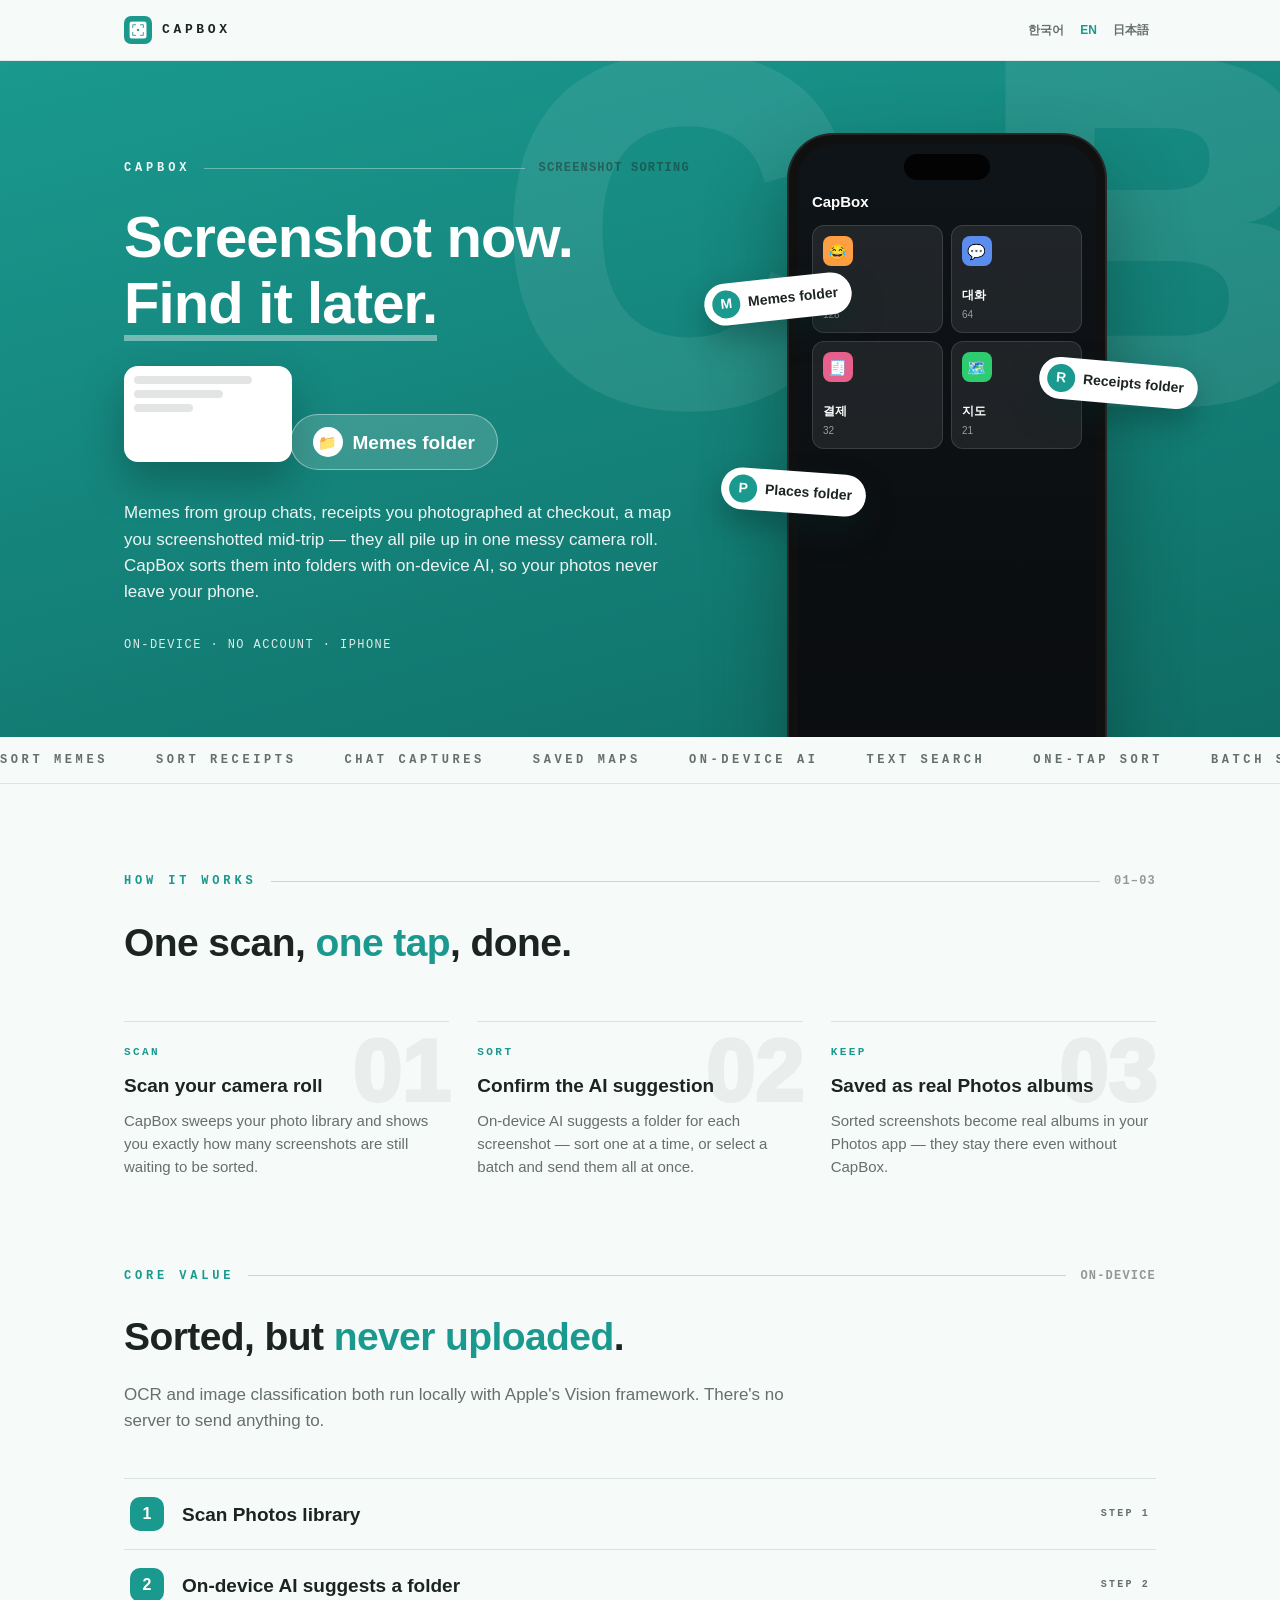
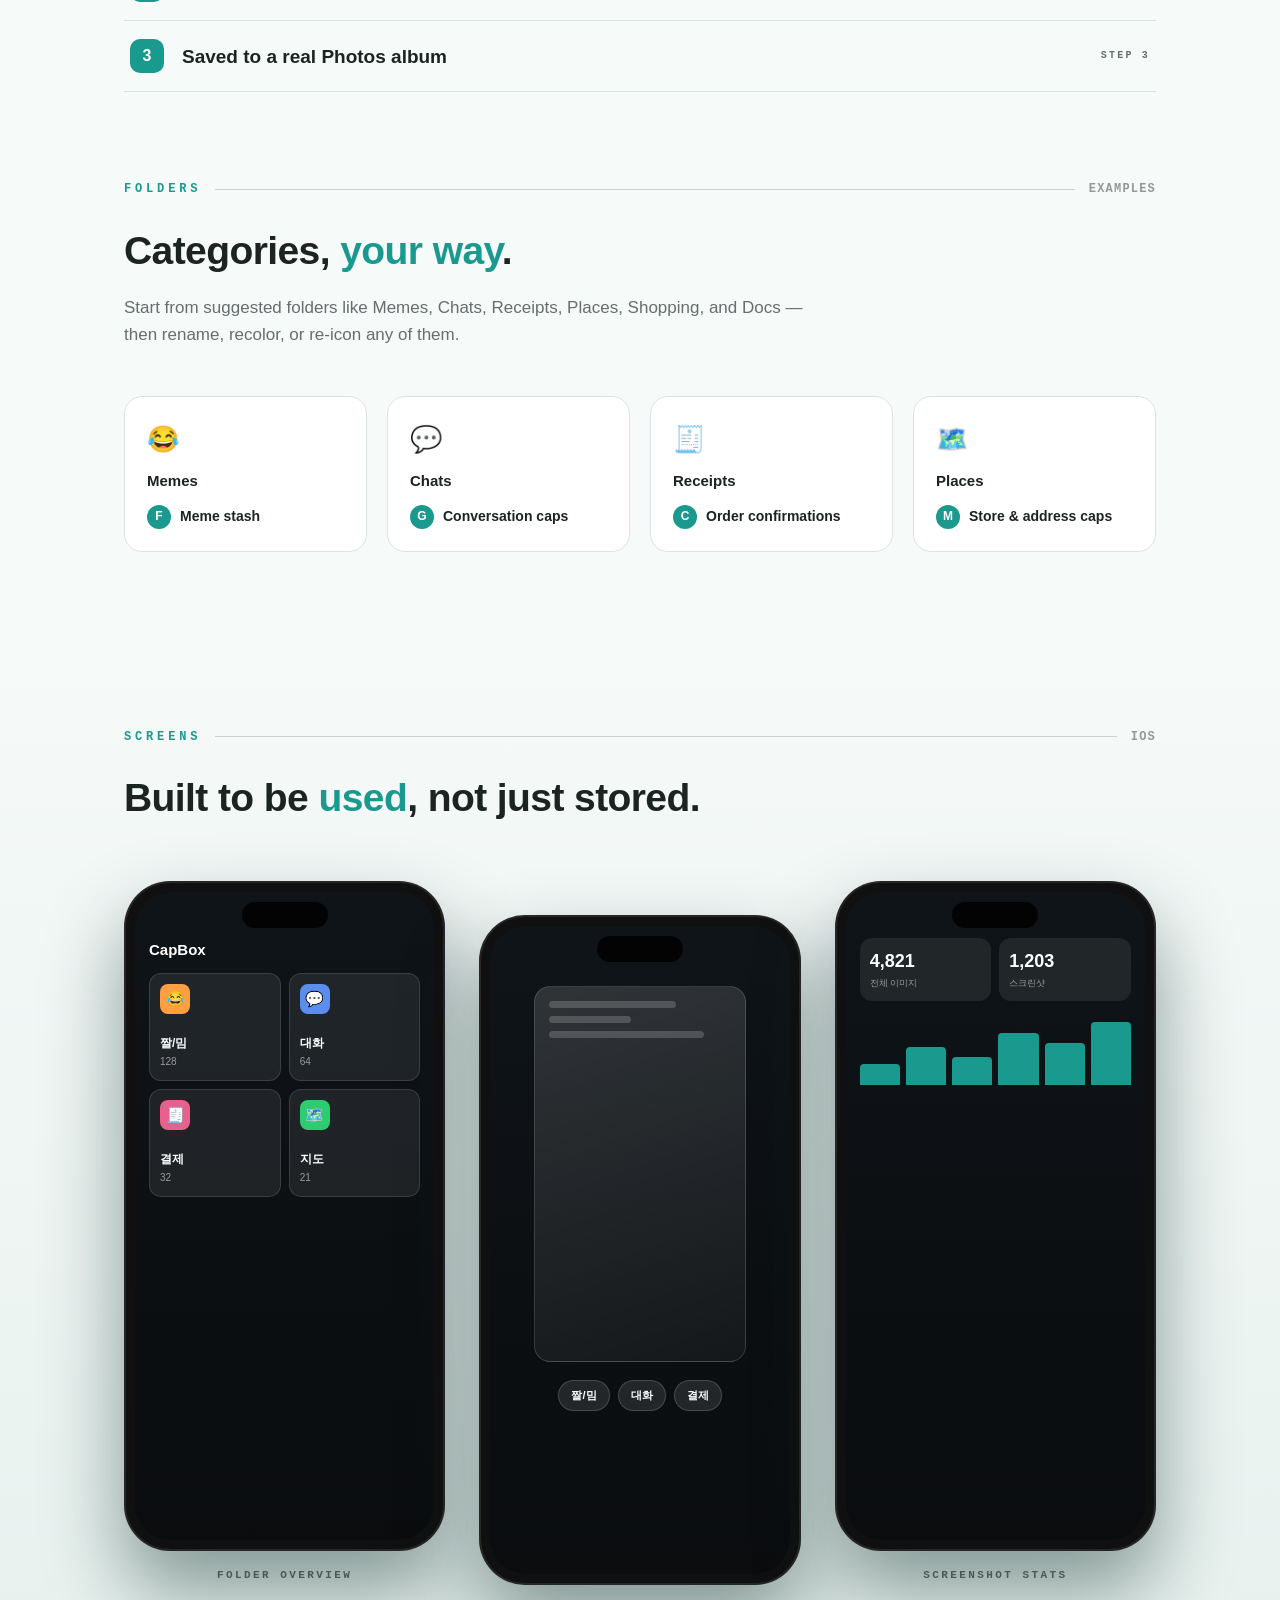
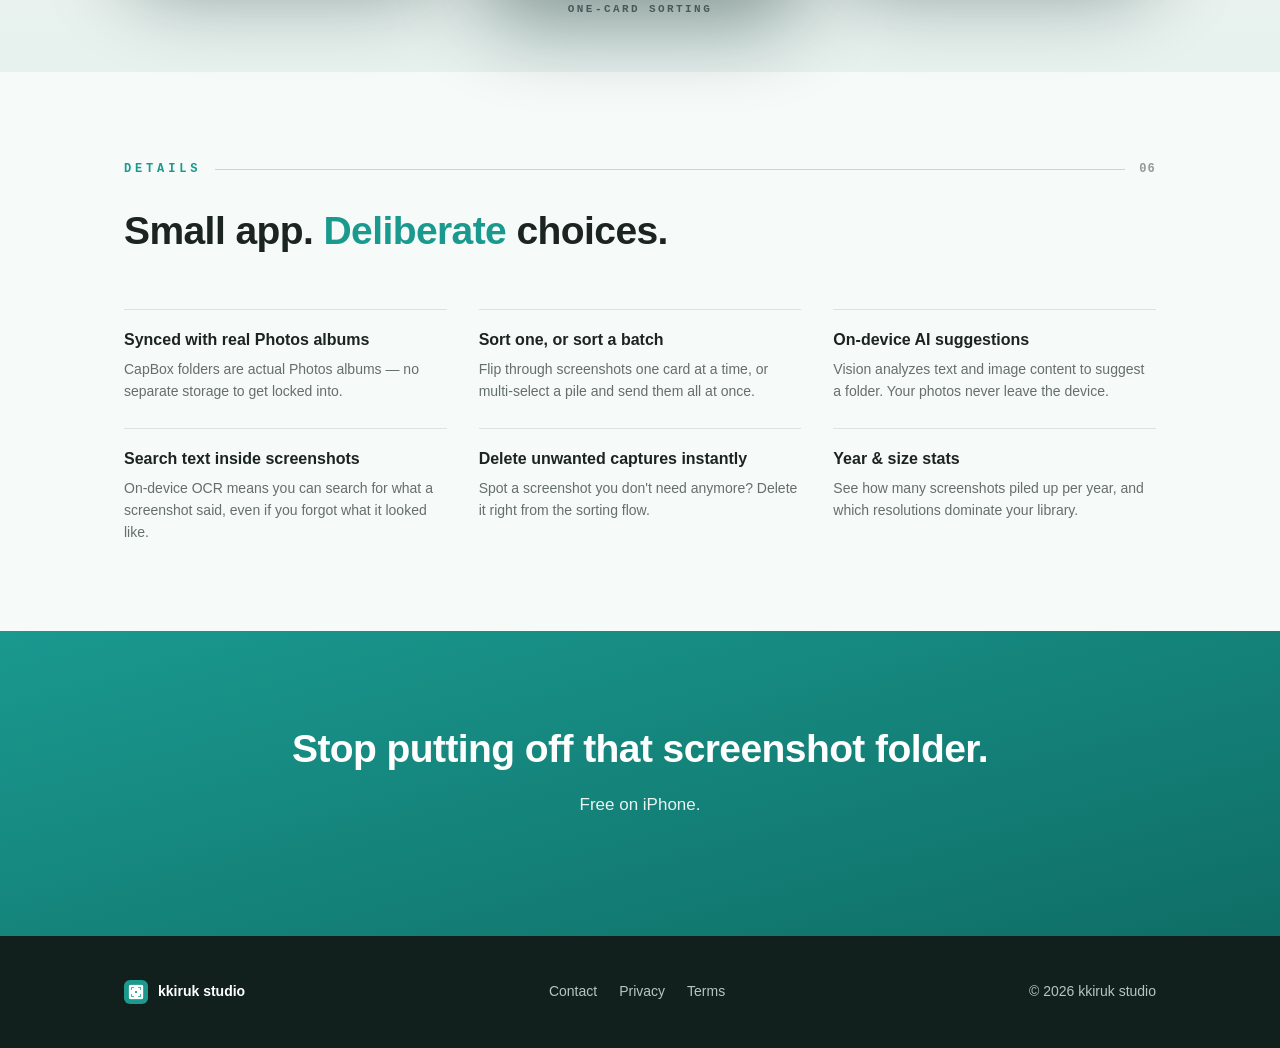
==== index.html @ 4f0d3179 "Add CapBox landing page (ko/en/ja)" ====
<!doctype html>
<html lang="en">
<head>
<meta charset="utf-8">
<meta name="viewport" content="width=device-width, initial-scale=1">
<title>CapBox — Sort screenshots automatically</title>
<meta name="description" content="Meme stashes, receipt photos, saved maps — CapBox sorts the screenshots piling up in your camera roll with on-device AI. Your photos never leave your phone.">
<meta property="og:title" content="CapBox — Sort screenshots automatically">
<meta property="og:description" content="Screenshot now. Find it later.">
<meta property="og:image" content="https://kkiruk-studio.github.io/capbox/assets/icon-512.png">
<meta property="og:type" content="website">
<link rel="canonical" href="https://kkiruk-studio.github.io/capbox/">
<link rel="alternate" hreflang="x-default" href="https://kkiruk-studio.github.io/capbox/">
<link rel="alternate" hreflang="ko" href="https://kkiruk-studio.github.io/capbox/ko/">
<link rel="alternate" hreflang="en" href="https://kkiruk-studio.github.io/capbox/">
<link rel="alternate" hreflang="ja" href="https://kkiruk-studio.github.io/capbox/ja/">
<link rel="icon" type="image/png" href="assets/icon-180.png">
<link rel="apple-touch-icon" href="assets/icon-180.png">
<link rel="stylesheet" href="assets/style.css">

</head>
<body>

<nav>
  <div class="wrap">
    <a class="wordmark" href="./"><img src="assets/icon-180.png" alt=""><span>CAPBOX</span></a>
    <div class="lang"><a href="ko/">한국어</a><a href="./" class="cur">EN</a><a href="ja/">日本語</a></div>
  </div>
</nav>

<header class="hero">
  <div class="ghost">C·B</div>
  <div class="wrap">
    <div>
      <div class="kicker"><span>CAPBOX</span><span class="rule"></span><span class="num">SCREENSHOT SORTING</span></div>
      <h1>Screenshot now.<br><em>Find it later.</em></h1>
      <div class="demo">
        <div class="shot"><div class="bar w80"></div><div class="bar w60"></div><div class="bar w40"></div></div>
        <div class="folder"><span class="g">📁</span><span class="label">Memes folder</span></div>
      </div>
      <p class="sub">Memes from group chats, receipts you photographed at checkout, a map you screenshotted mid-trip — they all pile up in one messy camera roll. CapBox sorts them into folders with on-device AI, so your photos never leave your phone.</p>
      <div class="cta">
        <a class="store-badge" id="storeLink" href="#" aria-label="Download on the App Store"><svg viewBox="0 0 384 512" aria-hidden="true"><path d="M318.7 268.7c-.2-36.7 16.4-64.4 50-84.8-18.8-26.9-47.2-41.7-84.7-44.6-35.5-2.8-74.3 20.7-88.5 20.7-15 0-49.4-19.7-76.4-19.7C63.3 141.2 4 184.8 4 273.5q0 39.3 14.4 81.2c12.8 36.7 59 126.7 107.2 125.2 25.2-.6 43-17.9 75.8-17.9 31.8 0 48.3 17.9 76.4 17.9 48.6-.7 90.4-82.5 102.6-119.3-65.2-30.7-61.7-90-61.7-91.9zm-56.6-164.2c27.3-32.4 24.8-61.9 24-72.5-24.1 1.4-52 16.4-67.9 34.9-17.5 19.8-27.8 44.3-25.6 71.9 26.1 2 49.9-11.4 69.5-34.3z"/></svg><span class="txt"><small>Download on the</small><strong>App Store</strong></span></a>
        <span class="note">ON-DEVICE · NO ACCOUNT · IPHONE</span>
      </div>
    </div>
    <div class="phone-col">
      <div class="chip c1"><span class="g">M</span>Memes folder</div><div class="chip c2"><span class="g">R</span>Receipts folder</div><div class="chip c3"><span class="g">P</span>Places folder</div>
      <div class="phone mock"><div class="mock-screen"><div class="mtitle">CapBox</div><div class="mgrid">
      <div class="mfolder"><div class="micon" style="background:#ff9f43">😂</div><div class="mname">짤/밈</div><div class="mcount">128</div></div>
      <div class="mfolder"><div class="micon" style="background:#5b8def">💬</div><div class="mname">대화</div><div class="mcount">64</div></div>
      <div class="mfolder"><div class="micon" style="background:#e8618c">🧾</div><div class="mname">결제</div><div class="mcount">32</div></div>
      <div class="mfolder"><div class="micon" style="background:#2ecc71">🗺️</div><div class="mname">지도</div><div class="mcount">21</div></div>
      </div></div><div class="island"></div></div>
    </div>
  </div>
</header>

<div class="marquee" aria-hidden="true"><div class="track"><span>SORT MEMES</span><span>SORT RECEIPTS</span><span>CHAT CAPTURES</span><span>SAVED MAPS</span><span>ON-DEVICE AI</span><span>TEXT SEARCH</span><span>ONE-TAP SORT</span><span>BATCH SORT</span><span>SORT MEMES</span><span>SORT RECEIPTS</span><span>CHAT CAPTURES</span><span>SAVED MAPS</span><span>ON-DEVICE AI</span><span>TEXT SEARCH</span><span>ONE-TAP SORT</span><span>BATCH SORT</span></div></div>

<section>
  <div class="wrap">
    <div class="kicker"><span>HOW IT WORKS</span><span class="rule"></span><span class="num">01–03</span></div>
    <h2>One scan, <em>one tap</em>, done.</h2>
    <div class="steps"><div class="step"><span class="n">01</span><span class="tag">SCAN</span><h3>Scan your camera roll</h3><p>CapBox sweeps your photo library and shows you exactly how many screenshots are still waiting to be sorted.</p></div><div class="step"><span class="n">02</span><span class="tag">SORT</span><h3>Confirm the AI suggestion</h3><p>On-device AI suggests a folder for each screenshot — sort one at a time, or select a batch and send them all at once.</p></div><div class="step"><span class="n">03</span><span class="tag">KEEP</span><h3>Saved as real Photos albums</h3><p>Sorted screenshots become real albums in your Photos app — they stay there even without CapBox.</p></div></div>
  </div>
</section>

<section style="padding-top:0">
  <div class="wrap">
    <div class="kicker"><span>CORE VALUE</span><span class="rule"></span><span class="num">ON-DEVICE</span></div>
    <h2>Sorted, but <em>never uploaded</em>.</h2>
    <p class="lede">OCR and image classification both run locally with Apple's Vision framework. There's no server to send anything to.</p>
    <div class="convert-table"><div class="convert-row"><span class="g">1</span><span class="label">Scan Photos library</span><span class="cat">STEP 1</span></div><div class="convert-row"><span class="g">2</span><span class="label">On-device AI suggests a folder</span><span class="cat">STEP 2</span></div><div class="convert-row"><span class="g">3</span><span class="label">Saved to a real Photos album</span><span class="cat">STEP 3</span></div></div>
  </div>
</section>

<section style="padding-top:0">
  <div class="wrap">
    <div class="kicker"><span>FOLDERS</span><span class="rule"></span><span class="num">EXAMPLES</span></div>
    <h2>Categories, <em>your way</em>.</h2>
    <p class="lede">Start from suggested folders like Memes, Chats, Receipts, Places, Shopping, and Docs — then rename, recolor, or re-icon any of them.</p>
    <div class="providers"><div class="prov"><span class="flag">😂</span><h3>Memes</h3><ul><li><span class="g">F</span>Meme stash</li></ul></div><div class="prov"><span class="flag">💬</span><h3>Chats</h3><ul><li><span class="g">G</span>Conversation caps</li></ul></div><div class="prov"><span class="flag">🧾</span><h3>Receipts</h3><ul><li><span class="g">C</span>Order confirmations</li></ul></div><div class="prov"><span class="flag">🗺️</span><h3>Places</h3><ul><li><span class="g">M</span>Store & address caps</li></ul></div></div>
  </div>
</section>

<section class="shots">
  <div class="wrap">
    <div class="kicker"><span>SCREENS</span><span class="rule"></span><span class="num">IOS</span></div>
    <h2>Built to be <em>used</em>, not just stored.</h2>
    <div class="row"><figure><div class="phone mock"><div class="mock-screen"><div class="mtitle">CapBox</div><div class="mgrid">
      <div class="mfolder"><div class="micon" style="background:#ff9f43">😂</div><div class="mname">짤/밈</div><div class="mcount">128</div></div>
      <div class="mfolder"><div class="micon" style="background:#5b8def">💬</div><div class="mname">대화</div><div class="mcount">64</div></div>
      <div class="mfolder"><div class="micon" style="background:#e8618c">🧾</div><div class="mname">결제</div><div class="mcount">32</div></div>
      <div class="mfolder"><div class="micon" style="background:#2ecc71">🗺️</div><div class="mname">지도</div><div class="mcount">21</div></div>
      </div></div><div class="island"></div></div><figcaption>FOLDER OVERVIEW</figcaption></figure><figure><div class="phone mock"><div class="mock-screen sort"><div class="shotcard">
      <div class="sbar" style="width:70%"></div><div class="sbar" style="width:45%"></div><div class="sbar" style="width:85%"></div>
      </div><div class="chiprow"><span class="mchip">짤/밈</span><span class="mchip">대화</span><span class="mchip">결제</span></div></div><div class="island"></div></div><figcaption>ONE-CARD SORTING</figcaption></figure><figure><div class="phone mock"><div class="mock-screen stats"><div class="mstatrow">
      <div class="mstat"><div class="mv">4,821</div><div class="ml">전체 이미지</div></div>
      <div class="mstat"><div class="mv">1,203</div><div class="ml">스크린샷</div></div>
      </div><div class="mbars">
      <div class="mbar" style="height:30%"></div><div class="mbar" style="height:55%"></div><div class="mbar" style="height:40%"></div>
      <div class="mbar" style="height:75%"></div><div class="mbar" style="height:60%"></div><div class="mbar" style="height:90%"></div>
      </div></div><div class="island"></div></div><figcaption>SCREENSHOT STATS</figcaption></figure></div>
  </div>
</section>

<section>
  <div class="wrap">
    <div class="kicker"><span>DETAILS</span><span class="rule"></span><span class="num">06</span></div>
    <h2>Small app. <em>Deliberate</em> choices.</h2>
    <div class="grid6"><div class="feat"><h3>Synced with real Photos albums</h3><p>CapBox folders are actual Photos albums — no separate storage to get locked into.</p></div><div class="feat"><h3>Sort one, or sort a batch</h3><p>Flip through screenshots one card at a time, or multi-select a pile and send them all at once.</p></div><div class="feat"><h3>On-device AI suggestions</h3><p>Vision analyzes text and image content to suggest a folder. Your photos never leave the device.</p></div><div class="feat"><h3>Search text inside screenshots</h3><p>On-device OCR means you can search for what a screenshot said, even if you forgot what it looked like.</p></div><div class="feat"><h3>Delete unwanted captures instantly</h3><p>Spot a screenshot you don't need anymore? Delete it right from the sorting flow.</p></div><div class="feat"><h3>Year & size stats</h3><p>See how many screenshots piled up per year, and which resolutions dominate your library.</p></div></div>
  </div>
</section>

<section class="final">
  <div class="wrap">
    <h2>Stop putting off that screenshot folder.</h2>
    <p class="lede">Free on iPhone.</p>
    <div class="cta"><a class="store-badge" id="storeLink2" href="#" aria-label="Download on the App Store"><svg viewBox="0 0 384 512" aria-hidden="true"><path d="M318.7 268.7c-.2-36.7 16.4-64.4 50-84.8-18.8-26.9-47.2-41.7-84.7-44.6-35.5-2.8-74.3 20.7-88.5 20.7-15 0-49.4-19.7-76.4-19.7C63.3 141.2 4 184.8 4 273.5q0 39.3 14.4 81.2c12.8 36.7 59 126.7 107.2 125.2 25.2-.6 43-17.9 75.8-17.9 31.8 0 48.3 17.9 76.4 17.9 48.6-.7 90.4-82.5 102.6-119.3-65.2-30.7-61.7-90-61.7-91.9zm-56.6-164.2c27.3-32.4 24.8-61.9 24-72.5-24.1 1.4-52 16.4-67.9 34.9-17.5 19.8-27.8 44.3-25.6 71.9 26.1 2 49.9-11.4 69.5-34.3z"/></svg><span class="txt"><small>Download on the</small><strong>App Store</strong></span></a></div>
  </div>
</section>

<footer>
  <div class="wrap">
    <div class="brand"><img src="assets/icon-180.png" alt=""><strong>kkiruk studio</strong></div>
    <div class="links">
      <a href="mailto:kkirukstudio.help@gmail.com">Contact</a>
      <a href="https://kkiruk-studio.github.io/privacy-policy-app/">Privacy</a>
      <a href="https://kkiruk-studio.github.io/terms-of-service-app/">Terms</a>
    </div>
    <div>© 2026 kkiruk studio</div>
  </div>
</footer>

<script>
  // After App Store approval, set the real URL here (e.g. https://apps.apple.com/app/id1234567890)
  const APP_STORE_URL = "";
  if (APP_STORE_URL) {
    document.getElementById("storeLink").href = APP_STORE_URL;
    document.getElementById("storeLink2").href = APP_STORE_URL;
  } else {
    document.getElementById("storeLink").style.display = "none";
    document.getElementById("storeLink2").style.display = "none";
  }
</script>
</body>
</html>
---- assets/style.css ----
:root {
  --accent: #1a998f;
  --accent-deep: #0f6e66;
  --ink: #1c2422;
  --ink2: #656f6d;
  --cream-top: #f6faf9;
  --cream-bottom: #e7f1ee;
  --rule: #dbe4e1;
  --mono: ui-monospace, "SF Mono", SFMono-Regular, Menlo, Consolas, monospace;
}
@media (prefers-color-scheme: dark) {
  :root { --accent: #2bb5ab; --accent-deep: #12766d; }
}
* { box-sizing: border-box; margin: 0; }
html { scroll-behavior: smooth; }
body {
  font-family: -apple-system, BlinkMacSystemFont, "SF Pro Display", "Apple SD Gothic Neo", "Segoe UI", Roboto, sans-serif;
  color: var(--ink);
  background: var(--cream-top);
  line-height: 1.55;
  -webkit-font-smoothing: antialiased;
}
a { color: inherit; }
img { display: block; max-width: 100%; }
.wrap { max-width: 1080px; margin: 0 auto; padding: 0 24px; }

.kicker {
  display: flex; align-items: center; gap: 14px;
  font-family: var(--mono); font-size: 12px; font-weight: 700;
  letter-spacing: 0.32em; text-transform: uppercase; color: var(--accent);
}
.kicker .rule { flex: 1; height: 1px; background: rgba(28,36,34,.18); }
.kicker .num { color: rgba(28,36,34,.45); letter-spacing: .1em; }

/* ---------- nav ---------- */
nav {
  position: sticky; top: 0; z-index: 50;
  background: rgba(246,250,249,.82); backdrop-filter: blur(14px); -webkit-backdrop-filter: blur(14px);
  border-bottom: 1px solid rgba(28,36,34,.08);
}
nav .wrap { display: flex; align-items: center; justify-content: space-between; height: 60px; gap: 12px; }
.wordmark { display: flex; align-items: center; gap: 10px; text-decoration: none; flex: none; }
.wordmark img { width: 28px; height: 28px; border-radius: 7px; }
.wordmark span { font-family: var(--mono); font-size: 13px; font-weight: 800; letter-spacing: .28em; }
.lang { display: flex; align-items: center; gap: 2px; flex-wrap: wrap; justify-content: flex-end; }
.lang a {
  font-size: 12px; font-weight: 700; text-decoration: none;
  padding: 4px 7px; border-radius: 7px; color: var(--ink2);
}
.lang a:hover { color: var(--ink); }
.lang a.cur { color: var(--accent); pointer-events: none; }

/* ---------- hero ---------- */
.hero {
  position: relative; overflow: hidden; color: #fff;
  background: linear-gradient(165deg, var(--accent) 0%, var(--accent-deep) 100%);
}
.hero .ghost {
  position: absolute; right: -40px; top: -60px; z-index: 0;
  font-weight: 950; font-size: clamp(220px, 38vw, 480px); line-height: 1;
  color: rgba(255,255,255,.08); pointer-events: none; user-select: none;
}
.hero .wrap {
  position: relative; z-index: 1;
  display: grid; grid-template-columns: 1.15fr .85fr; gap: 48px; align-items: center;
  padding-top: 72px; padding-bottom: 0;
}
.hero .kicker { color: rgba(255,255,255,.92); }
.hero .kicker .rule { background: rgba(255,255,255,.35); }
.hero h1 {
  margin: 26px 0 0; font-size: clamp(34px, 5vw, 58px); line-height: 1.14;
  font-weight: 900; letter-spacing: -0.015em; word-break: keep-all;
}
.hero h1 em { font-style: normal; border-bottom: 6px solid rgba(255,255,255,.4); }
.demo {
  margin-top: 30px; position: relative; height: 108px; max-width: 380px;
}
.demo .shot {
  position: absolute; left: 0; top: 0; width: 168px; height: 96px;
  background: #fff; border-radius: 14px; box-shadow: 0 20px 40px rgba(6,40,36,.35);
  padding: 10px; display: flex; flex-direction: column; gap: 6px;
  animation: flyIn 3s ease-in-out infinite;
}
.demo .shot .bar { height: 8px; border-radius: 4px; background: rgba(28,36,34,.12); }
.demo .shot .bar.w60 { width: 60%; }
.demo .shot .bar.w80 { width: 80%; }
.demo .shot .bar.w40 { width: 40%; }
.demo .folder {
  position: absolute; right: 6px; bottom: 4px; display: inline-flex; align-items: center; gap: 10px;
  background: rgba(255,255,255,.16); border: 1px solid rgba(255,255,255,.4); border-radius: 99px;
  padding: 12px 22px; font-weight: 800; font-size: clamp(15px, 2vw, 19px);
}
.demo .folder .g {
  display: grid; place-items: center; width: 30px; height: 30px; border-radius: 50%;
  background: #fff; color: var(--accent-deep); font-size: 15px;
}
.demo .folder .label { min-width: 6ch; }
@keyframes flyIn {
  0%   { left: 0; top: 0; transform: rotate(0deg) scale(1); opacity: 1; }
  55%  { left: 0; top: 0; transform: rotate(0deg) scale(1); opacity: 1; }
  85%  { left: calc(100% - 60px); top: 46px; transform: rotate(8deg) scale(.34); opacity: .5; }
  92%  { left: calc(100% - 60px); top: 46px; transform: rotate(8deg) scale(0); opacity: 0; }
  93%  { left: 0; top: 0; transform: rotate(0deg) scale(0); opacity: 0; }
  100% { left: 0; top: 0; transform: rotate(0deg) scale(1); opacity: 1; }
}
.hero .sub { margin-top: 26px; max-width: 34em; font-size: 17px; color: rgba(255,255,255,.92); word-break: keep-all; }
.cta { margin: 30px 0 56px; display: flex; align-items: center; gap: 18px; flex-wrap: wrap; }
.store-badge {
  display: inline-flex; align-items: center; gap: 12px; text-decoration: none;
  background: #0b0b0b; color: #fff; border-radius: 14px; padding: 12px 22px;
  border: 1px solid rgba(255,255,255,.25); transition: transform .15s ease;
}
.store-badge:hover { transform: translateY(-2px); }
.store-badge svg { width: 26px; height: 26px; fill: #fff; }
.store-badge .txt { line-height: 1.15; text-align: left; }
.store-badge .txt small { display: block; font-size: 11px; opacity: .8; }
.store-badge .txt strong { font-size: 17px; font-weight: 700; letter-spacing: .01em; }
.cta .note { font-family: var(--mono); font-size: 12px; letter-spacing: .12em; color: rgba(255,255,255,.85); }

.hero .phone-col { position: relative; align-self: end; }
.phone {
  position: relative; width: min(320px, 78vw); margin: 0 auto;
  border-radius: 46px; padding: 11px; background: #101010;
  box-shadow: 0 40px 80px rgba(6,40,36,.45), inset 0 0 0 2px rgba(255,255,255,.09);
}
.phone img { border-radius: 36px; }
.phone .island { position: absolute; top: 21px; left: 50%; transform: translateX(-50%); width: 86px; height: 26px; border-radius: 14px; background: #030303; }
.hero .phone { margin-bottom: -64px; }
.chip {
  position: absolute; z-index: 2; display: flex; align-items: center; gap: 8px;
  background: #fff; color: var(--ink); font-weight: 800; font-size: 14px; white-space: nowrap;
  border-radius: 99px; padding: 7px 14px 7px 8px; box-shadow: 0 14px 30px rgba(6,40,36,.35);
}
.chip .g {
  display: grid; place-items: center; width: 28px; height: 28px; border-radius: 50%;
  background: var(--accent); color: #fff; font-size: 14px; font-weight: 900;
}
.chip.c1 { left: -8%;  top: 24%; transform: rotate(-6deg); }
.chip.c2 { right: -10%; top: 38%; transform: rotate(5deg); }
.chip.c3 { left: -4%;  top: 56%; transform: rotate(4deg); }

/* ---------- marquee ---------- */
.marquee { overflow: hidden; border-bottom: 1px solid rgba(28,36,34,.1); background: var(--cream-top); }
.marquee .track {
  display: flex; gap: 48px; padding: 14px 0; width: max-content;
  font-family: var(--mono); font-size: 12px; font-weight: 700; letter-spacing: .3em; color: var(--ink2);
  animation: scroll 30s linear infinite;
}
@keyframes scroll { to { transform: translateX(-50%); } }
@media (prefers-reduced-motion: reduce) {
  .marquee .track { animation: none; }
  .demo .shot { animation: none; }
}

/* ---------- sections ---------- */
section { padding: 88px 0; }
section h2 { font-size: clamp(26px, 3.5vw, 39px); font-weight: 900; letter-spacing: -0.015em; margin: 22px 0 14px; word-break: keep-all; }
section h2 em { font-style: normal; color: var(--accent); }
section .lede { color: var(--ink2); max-width: 40em; font-size: 17px; word-break: keep-all; }

.steps { display: grid; grid-template-columns: repeat(3, 1fr); gap: 28px; margin-top: 48px; }
.step { position: relative; border-top: 1px solid var(--rule); padding-top: 22px; }
.step .n {
  position: absolute; right: 0; top: 6px; font-weight: 950; font-size: 88px; line-height: 1;
  color: rgba(28,36,34,.06); pointer-events: none;
}
.step h3 { font-size: 19px; font-weight: 800; margin-bottom: 8px; }
.step p { color: var(--ink2); font-size: 15px; word-break: keep-all; }
.step .tag { font-family: var(--mono); font-size: 11px; font-weight: 700; letter-spacing: .22em; color: var(--accent); display: block; margin-bottom: 10px; }

.convert-table { margin-top: 44px; border-top: 1px solid var(--rule); }
.convert-row {
  display: grid; grid-template-columns: auto 1fr auto; gap: 18px; align-items: center;
  padding: 18px 6px; border-bottom: 1px solid var(--rule); font-size: clamp(15px, 2vw, 19px); font-weight: 700;
}
.convert-row .g {
  display: grid; place-items: center; width: 34px; height: 34px; border-radius: 10px;
  background: var(--accent); color: #fff; font-size: 16px; flex: none;
}
.convert-row .label { color: var(--ink); }
.convert-row .cat { font-family: var(--mono); font-size: 10px; font-weight: 700; letter-spacing: .22em; color: var(--ink2); justify-self: end; }

.providers { display: grid; grid-template-columns: repeat(4, 1fr); gap: 20px; margin-top: 48px; }
.prov { border: 1px solid var(--rule); border-radius: 18px; padding: 22px; background: #fff; }
.prov .flag { font-size: 26px; }
.prov h3 { font-size: 15px; font-weight: 800; margin: 10px 0 12px; }
.prov ul { list-style: none; padding: 0; display: flex; flex-direction: column; gap: 8px; }
.prov li { display: flex; align-items: center; gap: 9px; font-size: 14px; font-weight: 600; }
.prov .g {
  display: grid; place-items: center; width: 24px; height: 24px; border-radius: 50%;
  background: var(--accent); color: #fff; font-size: 12px; font-weight: 900; flex: none;
}

.grid6 { display: grid; grid-template-columns: repeat(3, 1fr); gap: 26px 32px; margin-top: 48px; }
.feat { border-top: 1px solid var(--rule); padding-top: 18px; }
.feat h3 { font-size: 16px; font-weight: 800; margin-bottom: 6px; }
.feat p { color: var(--ink2); font-size: 14px; word-break: keep-all; }

.shots { background: linear-gradient(180deg, var(--cream-top), var(--cream-bottom)); }
.shots .row { display: grid; grid-template-columns: repeat(3, 1fr); gap: 34px; margin-top: 52px; align-items: start; }
.shots .phone { width: 100%; }
.shots figcaption { text-align: center; margin-top: 16px; font-family: var(--mono); font-size: 11px; font-weight: 700; letter-spacing: .22em; color: var(--ink2); }
.shots figure:nth-child(2) { transform: translateY(34px); }

/* CSS-mockup phone fallback (no photography) */
.phone.mock { background: #101010; }
.mock-screen {
  aspect-ratio: 9/19.5; border-radius: 36px; overflow: hidden; position: relative;
  background: linear-gradient(180deg, #0f1418, #0a0c0e);
  padding: 46px 14px 18px;
}
.mock-screen .mtitle { color: #fff; font-weight: 800; font-size: 15px; margin-bottom: 12px; }
.mock-screen .mgrid { display: grid; grid-template-columns: 1fr 1fr; gap: 8px; }
.mock-screen .mfolder {
  border-radius: 12px; padding: 10px; background: rgba(255,255,255,.08);
  border: 1px solid rgba(255,255,255,.12); color: #fff;
}
.mock-screen .mfolder .micon {
  width: 30px; height: 30px; border-radius: 8px; display: grid; place-items: center;
  font-size: 15px; margin-bottom: 20px;
}
.mock-screen .mfolder .mname { font-size: 12px; font-weight: 700; }
.mock-screen .mfolder .mcount { font-size: 10px; color: rgba(255,255,255,.55); margin-top: 2px; }
.mock-screen.sort { padding-top: 60px; }
.mock-screen.sort .shotcard {
  width: 78%; margin: 0 auto; aspect-ratio: 9/16; border-radius: 16px; overflow: hidden;
  background: linear-gradient(160deg, rgba(255,255,255,.14), rgba(255,255,255,.04));
  border: 1px solid rgba(255,255,255,.14);
  display: flex; flex-direction: column; gap: 8px; padding: 14px;
}
.mock-screen.sort .shotcard .sbar { height: 7px; border-radius: 4px; background: rgba(255,255,255,.18); }
.mock-screen.sort .chiprow { display: flex; gap: 8px; margin-top: 18px; flex-wrap: wrap; justify-content: center; }
.mock-screen.sort .mchip {
  background: rgba(255,255,255,.1); border: 1px solid rgba(255,255,255,.16); color: #fff;
  border-radius: 99px; padding: 6px 12px; font-size: 11px; font-weight: 700;
}
.mock-screen.stats { }
.mock-screen.stats .mstatrow { display: flex; gap: 8px; margin-bottom: 14px; }
.mock-screen.stats .mstat { flex: 1; background: rgba(255,255,255,.08); border-radius: 12px; padding: 10px; color: #fff; }
.mock-screen.stats .mstat .mv { font-size: 18px; font-weight: 900; }
.mock-screen.stats .mstat .ml { font-size: 9px; color: rgba(255,255,255,.55); margin-top: 2px; }
.mock-screen.stats .mbars { display: flex; align-items: flex-end; gap: 6px; height: 70px; }
.mock-screen.stats .mbars .mbar { flex: 1; background: var(--accent); border-radius: 4px 4px 0 0; }

/* ---------- final cta / footer ---------- */
.final { background: linear-gradient(165deg, var(--accent), var(--accent-deep)); color: #fff; text-align: center; }
.final h2 { margin: 0 0 12px; }
.final .lede { color: rgba(255,255,255,.9); margin: 0 auto; }
.final .cta { justify-content: center; margin-bottom: 0; }

footer { background: #12201d; color: #b9c4c1; padding: 44px 0; font-size: 14px; }
footer .wrap { display: flex; align-items: center; justify-content: space-between; gap: 18px; flex-wrap: wrap; }
footer .brand { display: flex; align-items: center; gap: 10px; color: #fff; }
footer .brand img { width: 24px; height: 24px; border-radius: 6px; }
footer .links { display: flex; gap: 22px; flex-wrap: wrap; }
footer a { color: #b9c4c1; text-decoration: none; }
footer a:hover { color: #fff; }

@media (max-width: 860px) {
  .hero .wrap { grid-template-columns: 1fr; gap: 12px; padding-top: 56px; }
  .hero .phone { margin-bottom: -48px; margin-top: 26px; }
  .chip.c1 { left: 0; } .chip.c3 { left: 2%; }
  .chip.c2 { right: 0; }
  .steps, .providers, .grid6, .shots .row { grid-template-columns: 1fr; }
  .shots figure:nth-child(2) { transform: none; }
  section { padding: 64px 0; }
  .wordmark span { display: none; }
}
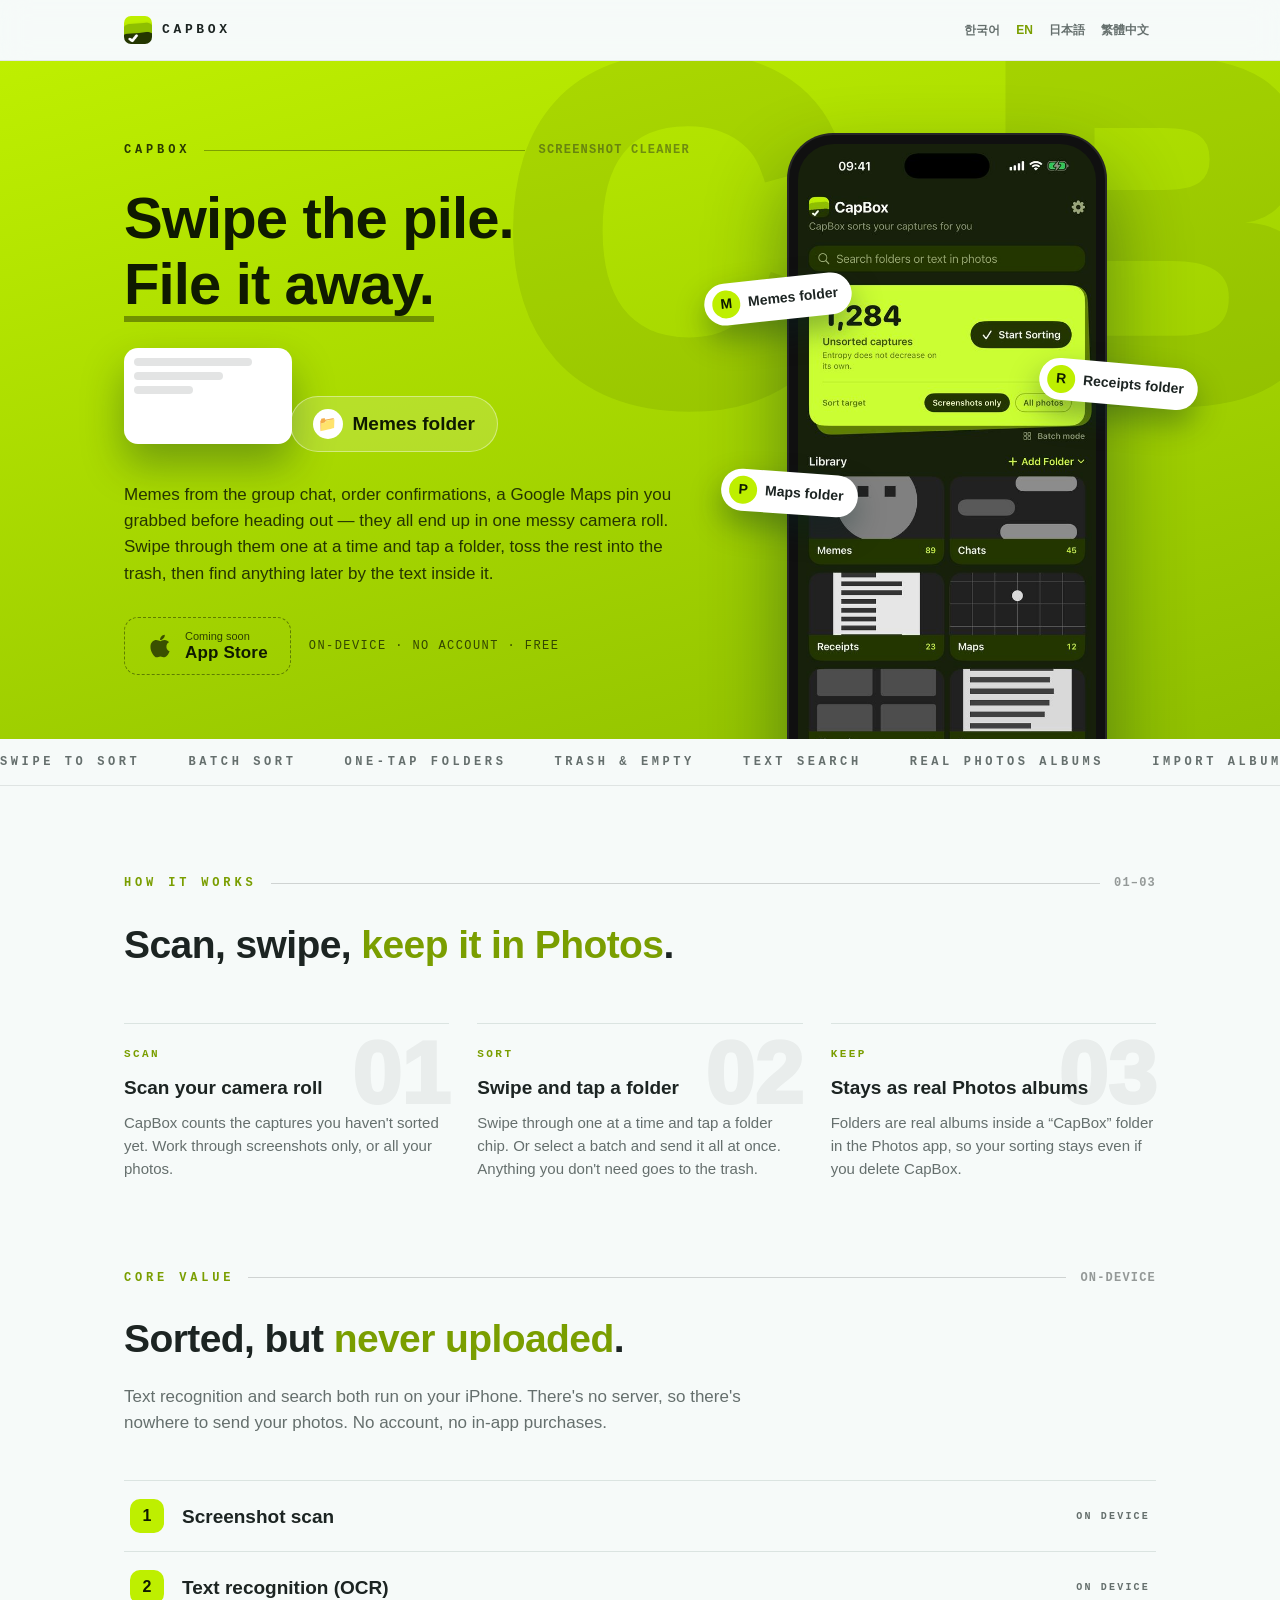
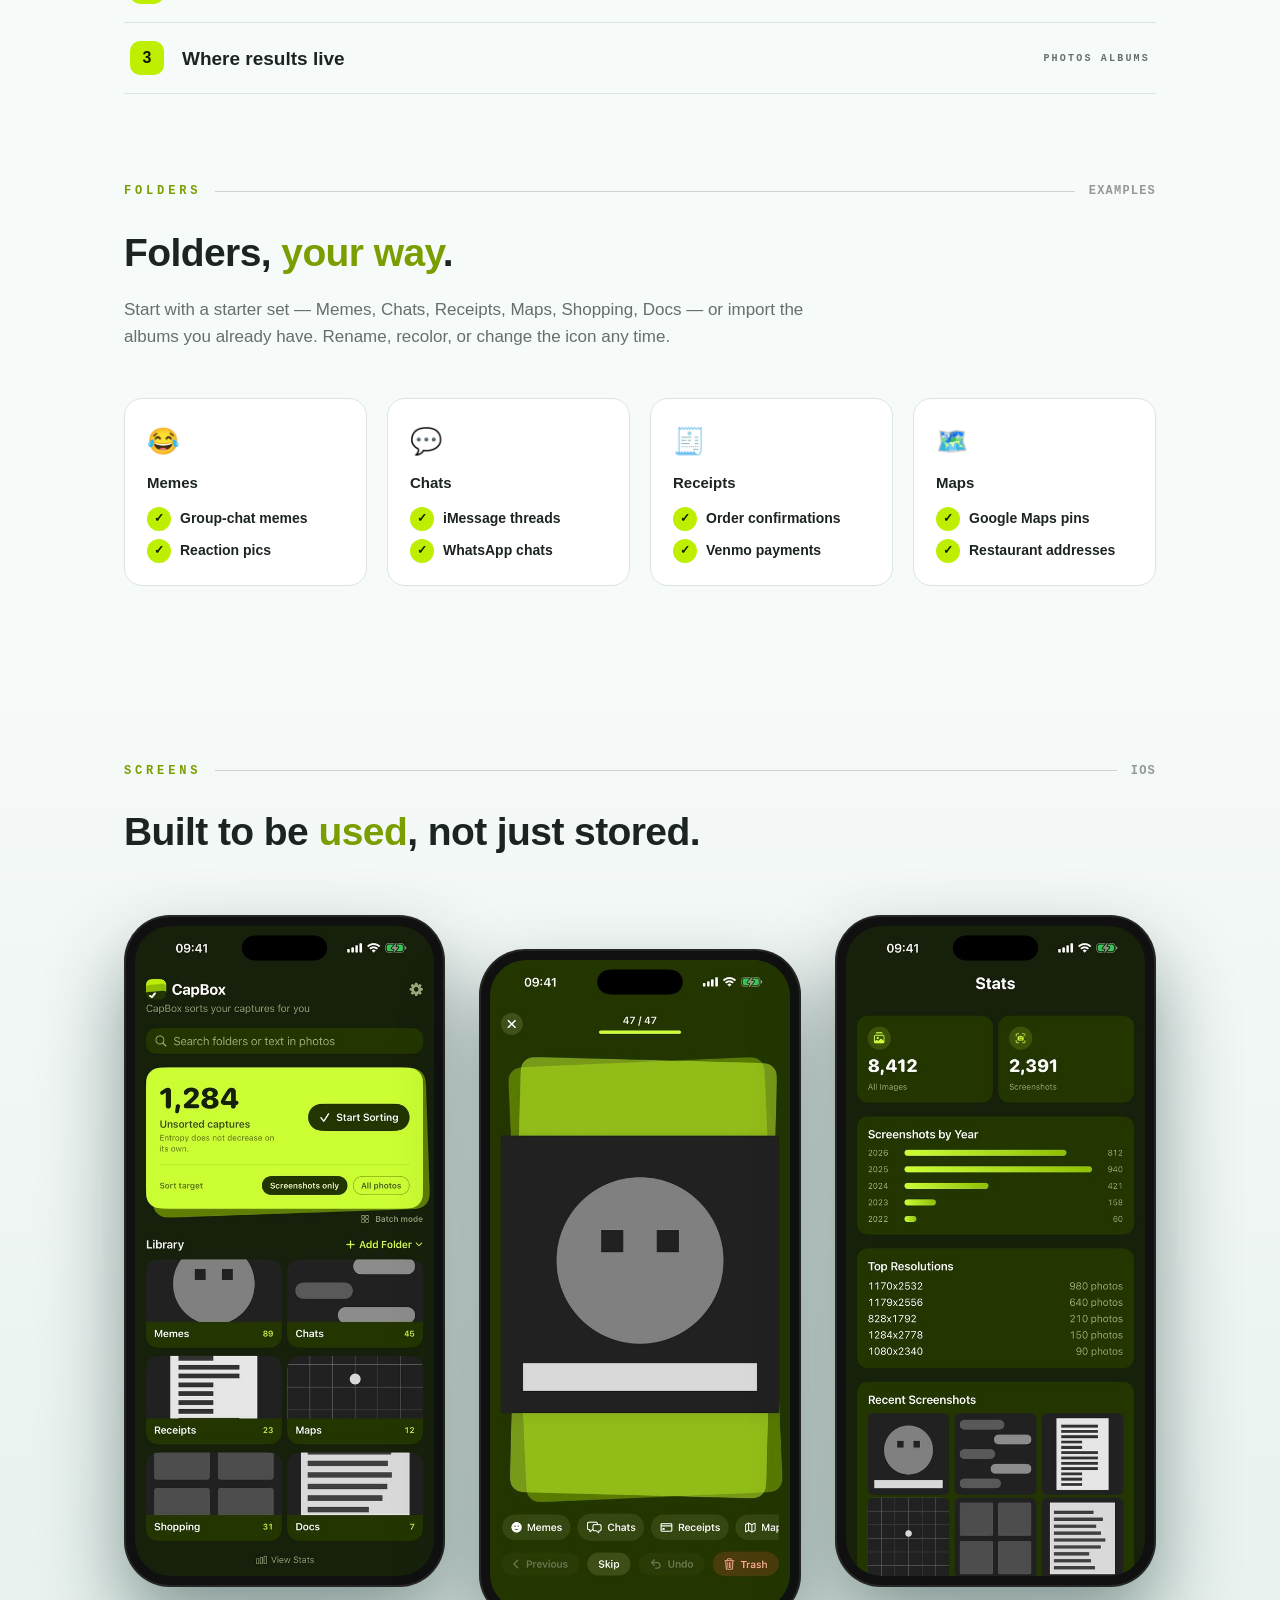
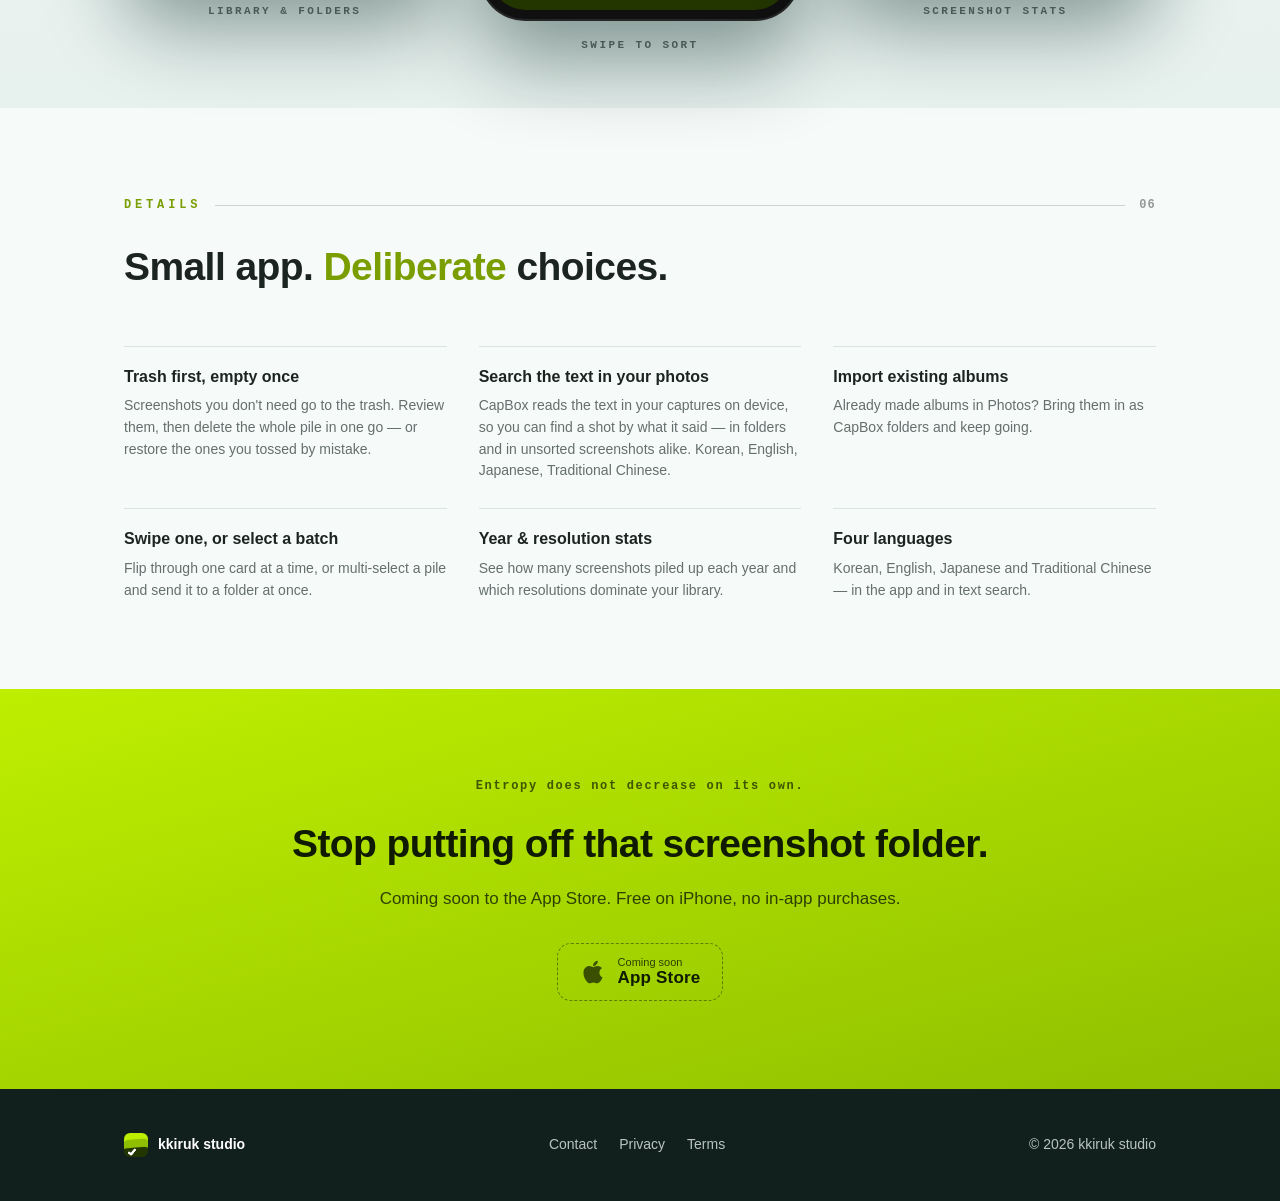
==== commit 5b9db59c: "zh-Hant 추가 + 문구를 현재 앱에 맞게 갱신(자동 분류·AI 추천 표현 삭제) + 실제 스크린샷 + www.kkirukstudio.com/capbox/ 로 canonical" ====
--- a/index.html
+++ b/index.html
@@ -3,17 +3,19 @@
 <head>
 <meta charset="utf-8">
 <meta name="viewport" content="width=device-width, initial-scale=1">
-<title>CapBox — Sort screenshots automatically</title>
-<meta name="description" content="Meme stashes, receipt photos, saved maps — CapBox sorts the screenshots piling up in your camera roll with on-device AI. Your photos never leave your phone.">
-<meta property="og:title" content="CapBox — Sort screenshots automatically">
-<meta property="og:description" content="Screenshot now. Find it later.">
-<meta property="og:image" content="https://kkiruk-studio.github.io/capbox/assets/icon-512.png">
+<title>CapBox — Screenshot Cleaner & Photo Text Search</title>
+<meta name="description" content="Sort screenshots into folders with a swipe, toss what you don't need into the trash and empty it in one go, and search the text inside your photos. All on device, free.">
+<meta property="og:title" content="CapBox — Screenshot Cleaner">
+<meta property="og:description" content="Swipe through the pile, file it into folders, find it later by the text inside.">
+<meta property="og:image" content="https://www.kkirukstudio.com/capbox/assets/icon-512.png">
+<meta property="og:url" content="https://www.kkirukstudio.com/capbox/">
 <meta property="og:type" content="website">
-<link rel="canonical" href="https://kkiruk-studio.github.io/capbox/">
-<link rel="alternate" hreflang="x-default" href="https://kkiruk-studio.github.io/capbox/">
-<link rel="alternate" hreflang="ko" href="https://kkiruk-studio.github.io/capbox/ko/">
-<link rel="alternate" hreflang="en" href="https://kkiruk-studio.github.io/capbox/">
-<link rel="alternate" hreflang="ja" href="https://kkiruk-studio.github.io/capbox/ja/">
+<link rel="canonical" href="https://www.kkirukstudio.com/capbox/">
+<link rel="alternate" hreflang="x-default" href="https://www.kkirukstudio.com/capbox/">
+<link rel="alternate" hreflang="ko" href="https://www.kkirukstudio.com/capbox/ko/">
+<link rel="alternate" hreflang="en" href="https://www.kkirukstudio.com/capbox/">
+<link rel="alternate" hreflang="ja" href="https://www.kkirukstudio.com/capbox/ja/">
+<link rel="alternate" hreflang="zh-Hant" href="https://www.kkirukstudio.com/capbox/zh-hant/">
 <link rel="icon" type="image/png" href="assets/icon-180.png">
 <link rel="apple-touch-icon" href="assets/icon-180.png">
 <link rel="stylesheet" href="assets/style.css">
@@ -24,7 +26,7 @@
 <nav>
   <div class="wrap">
     <a class="wordmark" href="./"><img src="assets/icon-180.png" alt=""><span>CAPBOX</span></a>
-    <div class="lang"><a href="ko/">한국어</a><a href="./" class="cur">EN</a><a href="ja/">日本語</a></div>
+    <div class="lang"><a href="ko/">한국어</a><a href="./" class="cur">EN</a><a href="ja/">日本語</a><a href="zh-hant/">繁體中文</a></div>
   </div>
 </nav>
 
@@ -32,37 +34,32 @@
   <div class="ghost">C·B</div>
   <div class="wrap">
     <div>
-      <div class="kicker"><span>CAPBOX</span><span class="rule"></span><span class="num">SCREENSHOT SORTING</span></div>
-      <h1>Screenshot now.<br><em>Find it later.</em></h1>
-      <div class="demo">
+      <div class="kicker"><span>CAPBOX</span><span class="rule"></span><span class="num">SCREENSHOT CLEANER</span></div>
+      <h1>Swipe the pile.<br><em>File it away.</em></h1>
+      <div class="demo" aria-hidden="true">
         <div class="shot"><div class="bar w80"></div><div class="bar w60"></div><div class="bar w40"></div></div>
         <div class="folder"><span class="g">📁</span><span class="label">Memes folder</span></div>
       </div>
-      <p class="sub">Memes from group chats, receipts you photographed at checkout, a map you screenshotted mid-trip — they all pile up in one messy camera roll. CapBox sorts them into folders with on-device AI, so your photos never leave your phone.</p>
+      <p class="sub">Memes from the group chat, order confirmations, a Google Maps pin you grabbed before heading out — they all end up in one messy camera roll. Swipe through them one at a time and tap a folder, toss the rest into the trash, then find anything later by the text inside it.</p>
       <div class="cta">
-        <a class="store-badge" id="storeLink" href="#" aria-label="Download on the App Store"><svg viewBox="0 0 384 512" aria-hidden="true"><path d="M318.7 268.7c-.2-36.7 16.4-64.4 50-84.8-18.8-26.9-47.2-41.7-84.7-44.6-35.5-2.8-74.3 20.7-88.5 20.7-15 0-49.4-19.7-76.4-19.7C63.3 141.2 4 184.8 4 273.5q0 39.3 14.4 81.2c12.8 36.7 59 126.7 107.2 125.2 25.2-.6 43-17.9 75.8-17.9 31.8 0 48.3 17.9 76.4 17.9 48.6-.7 90.4-82.5 102.6-119.3-65.2-30.7-61.7-90-61.7-91.9zm-56.6-164.2c27.3-32.4 24.8-61.9 24-72.5-24.1 1.4-52 16.4-67.9 34.9-17.5 19.8-27.8 44.3-25.6 71.9 26.1 2 49.9-11.4 69.5-34.3z"/></svg><span class="txt"><small>Download on the</small><strong>App Store</strong></span></a>
-        <span class="note">ON-DEVICE · NO ACCOUNT · IPHONE</span>
+        <span class="store-badge disabled" id="storeLink" aria-disabled="true"><svg viewBox="0 0 384 512" aria-hidden="true"><path d="M318.7 268.7c-.2-36.7 16.4-64.4 50-84.8-18.8-26.9-47.2-41.7-84.7-44.6-35.5-2.8-74.3 20.7-88.5 20.7-15 0-49.4-19.7-76.4-19.7C63.3 141.2 4 184.8 4 273.5q0 39.3 14.4 81.2c12.8 36.7 59 126.7 107.2 125.2 25.2-.6 43-17.9 75.8-17.9 31.8 0 48.3 17.9 76.4 17.9 48.6-.7 90.4-82.5 102.6-119.3-65.2-30.7-61.7-90-61.7-91.9zm-56.6-164.2c27.3-32.4 24.8-61.9 24-72.5-24.1 1.4-52 16.4-67.9 34.9-17.5 19.8-27.8 44.3-25.6 71.9 26.1 2 49.9-11.4 69.5-34.3z"/></svg><span class="txt"><small>Coming soon</small><strong>App Store</strong></span></span>
+        <span class="note">ON-DEVICE · NO ACCOUNT · FREE</span>
       </div>
     </div>
     <div class="phone-col">
-      <div class="chip c1"><span class="g">M</span>Memes folder</div><div class="chip c2"><span class="g">R</span>Receipts folder</div><div class="chip c3"><span class="g">P</span>Places folder</div>
-      <div class="phone mock"><div class="mock-screen"><div class="mtitle">CapBox</div><div class="mgrid">
-      <div class="mfolder"><div class="micon" style="background:#ff9f43">😂</div><div class="mname">짤/밈</div><div class="mcount">128</div></div>
-      <div class="mfolder"><div class="micon" style="background:#5b8def">💬</div><div class="mname">대화</div><div class="mcount">64</div></div>
-      <div class="mfolder"><div class="micon" style="background:#e8618c">🧾</div><div class="mname">결제</div><div class="mcount">32</div></div>
-      <div class="mfolder"><div class="micon" style="background:#2ecc71">🗺️</div><div class="mname">지도</div><div class="mcount">21</div></div>
-      </div></div><div class="island"></div></div>
+      <div class="chip c1"><span class="g">M</span>Memes folder</div><div class="chip c2"><span class="g">R</span>Receipts folder</div><div class="chip c3"><span class="g">P</span>Maps folder</div>
+      <div class="phone"><img src="assets/shots/en-library.jpg" alt="CapBox library screen — 1,284 unsorted captures and folders for Memes, Chats, Receipts, Maps, Shopping and Docs" width="552" height="1200" decoding="async"></div>
     </div>
   </div>
 </header>
 
-<div class="marquee" aria-hidden="true"><div class="track"><span>SORT MEMES</span><span>SORT RECEIPTS</span><span>CHAT CAPTURES</span><span>SAVED MAPS</span><span>ON-DEVICE AI</span><span>TEXT SEARCH</span><span>ONE-TAP SORT</span><span>BATCH SORT</span><span>SORT MEMES</span><span>SORT RECEIPTS</span><span>CHAT CAPTURES</span><span>SAVED MAPS</span><span>ON-DEVICE AI</span><span>TEXT SEARCH</span><span>ONE-TAP SORT</span><span>BATCH SORT</span></div></div>
+<div class="marquee" aria-hidden="true"><div class="track"><span>SWIPE TO SORT</span><span>BATCH SORT</span><span>ONE-TAP FOLDERS</span><span>TRASH & EMPTY</span><span>TEXT SEARCH</span><span>REAL PHOTOS ALBUMS</span><span>IMPORT ALBUMS</span><span>ON-DEVICE</span><span>SWIPE TO SORT</span><span>BATCH SORT</span><span>ONE-TAP FOLDERS</span><span>TRASH & EMPTY</span><span>TEXT SEARCH</span><span>REAL PHOTOS ALBUMS</span><span>IMPORT ALBUMS</span><span>ON-DEVICE</span></div></div>
 
 <section>
   <div class="wrap">
     <div class="kicker"><span>HOW IT WORKS</span><span class="rule"></span><span class="num">01–03</span></div>
-    <h2>One scan, <em>one tap</em>, done.</h2>
-    <div class="steps"><div class="step"><span class="n">01</span><span class="tag">SCAN</span><h3>Scan your camera roll</h3><p>CapBox sweeps your photo library and shows you exactly how many screenshots are still waiting to be sorted.</p></div><div class="step"><span class="n">02</span><span class="tag">SORT</span><h3>Confirm the AI suggestion</h3><p>On-device AI suggests a folder for each screenshot — sort one at a time, or select a batch and send them all at once.</p></div><div class="step"><span class="n">03</span><span class="tag">KEEP</span><h3>Saved as real Photos albums</h3><p>Sorted screenshots become real albums in your Photos app — they stay there even without CapBox.</p></div></div>
+    <h2>Scan, swipe, <em>keep it in Photos</em>.</h2>
+    <div class="steps"><div class="step"><span class="n">01</span><span class="tag">SCAN</span><h3>Scan your camera roll</h3><p>CapBox counts the captures you haven't sorted yet. Work through screenshots only, or all your photos.</p></div><div class="step"><span class="n">02</span><span class="tag">SORT</span><h3>Swipe and tap a folder</h3><p>Swipe through one at a time and tap a folder chip. Or select a batch and send it all at once. Anything you don't need goes to the trash.</p></div><div class="step"><span class="n">03</span><span class="tag">KEEP</span><h3>Stays as real Photos albums</h3><p>Folders are real albums inside a “CapBox” folder in the Photos app, so your sorting stays even if you delete CapBox.</p></div></div>
   </div>
 </section>
 
@@ -70,38 +67,25 @@
   <div class="wrap">
     <div class="kicker"><span>CORE VALUE</span><span class="rule"></span><span class="num">ON-DEVICE</span></div>
     <h2>Sorted, but <em>never uploaded</em>.</h2>
-    <p class="lede">OCR and image classification both run locally with Apple's Vision framework. There's no server to send anything to.</p>
-    <div class="convert-table"><div class="convert-row"><span class="g">1</span><span class="label">Scan Photos library</span><span class="cat">STEP 1</span></div><div class="convert-row"><span class="g">2</span><span class="label">On-device AI suggests a folder</span><span class="cat">STEP 2</span></div><div class="convert-row"><span class="g">3</span><span class="label">Saved to a real Photos album</span><span class="cat">STEP 3</span></div></div>
+    <p class="lede">Text recognition and search both run on your iPhone. There's no server, so there's nowhere to send your photos. No account, no in-app purchases.</p>
+    <div class="convert-table"><div class="convert-row"><span class="g">1</span><span class="label">Screenshot scan</span><span class="cat">ON DEVICE</span></div><div class="convert-row"><span class="g">2</span><span class="label">Text recognition (OCR)</span><span class="cat">ON DEVICE</span></div><div class="convert-row"><span class="g">3</span><span class="label">Where results live</span><span class="cat">PHOTOS ALBUMS</span></div></div>
   </div>
 </section>
 
 <section style="padding-top:0">
   <div class="wrap">
     <div class="kicker"><span>FOLDERS</span><span class="rule"></span><span class="num">EXAMPLES</span></div>
-    <h2>Categories, <em>your way</em>.</h2>
-    <p class="lede">Start from suggested folders like Memes, Chats, Receipts, Places, Shopping, and Docs — then rename, recolor, or re-icon any of them.</p>
-    <div class="providers"><div class="prov"><span class="flag">😂</span><h3>Memes</h3><ul><li><span class="g">F</span>Meme stash</li></ul></div><div class="prov"><span class="flag">💬</span><h3>Chats</h3><ul><li><span class="g">G</span>Conversation caps</li></ul></div><div class="prov"><span class="flag">🧾</span><h3>Receipts</h3><ul><li><span class="g">C</span>Order confirmations</li></ul></div><div class="prov"><span class="flag">🗺️</span><h3>Places</h3><ul><li><span class="g">M</span>Store & address caps</li></ul></div></div>
+    <h2>Folders, <em>your way</em>.</h2>
+    <p class="lede">Start with a starter set — Memes, Chats, Receipts, Maps, Shopping, Docs — or import the albums you already have. Rename, recolor, or change the icon any time.</p>
+    <div class="providers"><div class="prov"><span class="flag">😂</span><h3>Memes</h3><ul><li><span class="g">✓</span>Group-chat memes</li><li><span class="g">✓</span>Reaction pics</li></ul></div><div class="prov"><span class="flag">💬</span><h3>Chats</h3><ul><li><span class="g">✓</span>iMessage threads</li><li><span class="g">✓</span>WhatsApp chats</li></ul></div><div class="prov"><span class="flag">🧾</span><h3>Receipts</h3><ul><li><span class="g">✓</span>Order confirmations</li><li><span class="g">✓</span>Venmo payments</li></ul></div><div class="prov"><span class="flag">🗺️</span><h3>Maps</h3><ul><li><span class="g">✓</span>Google Maps pins</li><li><span class="g">✓</span>Restaurant addresses</li></ul></div></div>
   </div>
 </section>
 
 <section class="shots">
   <div class="wrap">
-    <div class="kicker"><span>SCREENS</span><span class="rule"></span><span class="num">IOS</span></div>
+    <div class="kicker"><span>SCREENS</span><span class="rule"></span><span class="num">iOS</span></div>
     <h2>Built to be <em>used</em>, not just stored.</h2>
-    <div class="row"><figure><div class="phone mock"><div class="mock-screen"><div class="mtitle">CapBox</div><div class="mgrid">
-      <div class="mfolder"><div class="micon" style="background:#ff9f43">😂</div><div class="mname">짤/밈</div><div class="mcount">128</div></div>
-      <div class="mfolder"><div class="micon" style="background:#5b8def">💬</div><div class="mname">대화</div><div class="mcount">64</div></div>
-      <div class="mfolder"><div class="micon" style="background:#e8618c">🧾</div><div class="mname">결제</div><div class="mcount">32</div></div>
-      <div class="mfolder"><div class="micon" style="background:#2ecc71">🗺️</div><div class="mname">지도</div><div class="mcount">21</div></div>
-      </div></div><div class="island"></div></div><figcaption>FOLDER OVERVIEW</figcaption></figure><figure><div class="phone mock"><div class="mock-screen sort"><div class="shotcard">
-      <div class="sbar" style="width:70%"></div><div class="sbar" style="width:45%"></div><div class="sbar" style="width:85%"></div>
-      </div><div class="chiprow"><span class="mchip">짤/밈</span><span class="mchip">대화</span><span class="mchip">결제</span></div></div><div class="island"></div></div><figcaption>ONE-CARD SORTING</figcaption></figure><figure><div class="phone mock"><div class="mock-screen stats"><div class="mstatrow">
-      <div class="mstat"><div class="mv">4,821</div><div class="ml">전체 이미지</div></div>
-      <div class="mstat"><div class="mv">1,203</div><div class="ml">스크린샷</div></div>
-      </div><div class="mbars">
-      <div class="mbar" style="height:30%"></div><div class="mbar" style="height:55%"></div><div class="mbar" style="height:40%"></div>
-      <div class="mbar" style="height:75%"></div><div class="mbar" style="height:60%"></div><div class="mbar" style="height:90%"></div>
-      </div></div><div class="island"></div></div><figcaption>SCREENSHOT STATS</figcaption></figure></div>
+    <div class="row"><figure><div class="phone"><img src="assets/shots/en-library.jpg" alt="LIBRARY & FOLDERS" width="552" height="1200" loading="lazy" decoding="async"></div><figcaption>LIBRARY & FOLDERS</figcaption></figure><figure><div class="phone"><img src="assets/shots/en-sort.jpg" alt="SWIPE TO SORT" width="552" height="1200" loading="lazy" decoding="async"></div><figcaption>SWIPE TO SORT</figcaption></figure><figure><div class="phone"><img src="assets/shots/en-stats.jpg" alt="SCREENSHOT STATS" width="552" height="1200" loading="lazy" decoding="async"></div><figcaption>SCREENSHOT STATS</figcaption></figure></div>
   </div>
 </section>
 
@@ -109,15 +93,16 @@
   <div class="wrap">
     <div class="kicker"><span>DETAILS</span><span class="rule"></span><span class="num">06</span></div>
     <h2>Small app. <em>Deliberate</em> choices.</h2>
-    <div class="grid6"><div class="feat"><h3>Synced with real Photos albums</h3><p>CapBox folders are actual Photos albums — no separate storage to get locked into.</p></div><div class="feat"><h3>Sort one, or sort a batch</h3><p>Flip through screenshots one card at a time, or multi-select a pile and send them all at once.</p></div><div class="feat"><h3>On-device AI suggestions</h3><p>Vision analyzes text and image content to suggest a folder. Your photos never leave the device.</p></div><div class="feat"><h3>Search text inside screenshots</h3><p>On-device OCR means you can search for what a screenshot said, even if you forgot what it looked like.</p></div><div class="feat"><h3>Delete unwanted captures instantly</h3><p>Spot a screenshot you don't need anymore? Delete it right from the sorting flow.</p></div><div class="feat"><h3>Year & size stats</h3><p>See how many screenshots piled up per year, and which resolutions dominate your library.</p></div></div>
+    <div class="grid6"><div class="feat"><h3>Trash first, empty once</h3><p>Screenshots you don't need go to the trash. Review them, then delete the whole pile in one go — or restore the ones you tossed by mistake.</p></div><div class="feat"><h3>Search the text in your photos</h3><p>CapBox reads the text in your captures on device, so you can find a shot by what it said — in folders and in unsorted screenshots alike. Korean, English, Japanese, Traditional Chinese.</p></div><div class="feat"><h3>Import existing albums</h3><p>Already made albums in Photos? Bring them in as CapBox folders and keep going.</p></div><div class="feat"><h3>Swipe one, or select a batch</h3><p>Flip through one card at a time, or multi-select a pile and send it to a folder at once.</p></div><div class="feat"><h3>Year & resolution stats</h3><p>See how many screenshots piled up each year and which resolutions dominate your library.</p></div><div class="feat"><h3>Four languages</h3><p>Korean, English, Japanese and Traditional Chinese — in the app and in text search.</p></div></div>
   </div>
 </section>
 
 <section class="final">
   <div class="wrap">
+    <p class="wit">Entropy does not decrease on its own.</p>
     <h2>Stop putting off that screenshot folder.</h2>
-    <p class="lede">Free on iPhone.</p>
-    <div class="cta"><a class="store-badge" id="storeLink2" href="#" aria-label="Download on the App Store"><svg viewBox="0 0 384 512" aria-hidden="true"><path d="M318.7 268.7c-.2-36.7 16.4-64.4 50-84.8-18.8-26.9-47.2-41.7-84.7-44.6-35.5-2.8-74.3 20.7-88.5 20.7-15 0-49.4-19.7-76.4-19.7C63.3 141.2 4 184.8 4 273.5q0 39.3 14.4 81.2c12.8 36.7 59 126.7 107.2 125.2 25.2-.6 43-17.9 75.8-17.9 31.8 0 48.3 17.9 76.4 17.9 48.6-.7 90.4-82.5 102.6-119.3-65.2-30.7-61.7-90-61.7-91.9zm-56.6-164.2c27.3-32.4 24.8-61.9 24-72.5-24.1 1.4-52 16.4-67.9 34.9-17.5 19.8-27.8 44.3-25.6 71.9 26.1 2 49.9-11.4 69.5-34.3z"/></svg><span class="txt"><small>Download on the</small><strong>App Store</strong></span></a></div>
+    <p class="lede">Coming soon to the App Store. Free on iPhone, no in-app purchases.</p>
+    <div class="cta"><span class="store-badge disabled" id="storeLink2" aria-disabled="true"><svg viewBox="0 0 384 512" aria-hidden="true"><path d="M318.7 268.7c-.2-36.7 16.4-64.4 50-84.8-18.8-26.9-47.2-41.7-84.7-44.6-35.5-2.8-74.3 20.7-88.5 20.7-15 0-49.4-19.7-76.4-19.7C63.3 141.2 4 184.8 4 273.5q0 39.3 14.4 81.2c12.8 36.7 59 126.7 107.2 125.2 25.2-.6 43-17.9 75.8-17.9 31.8 0 48.3 17.9 76.4 17.9 48.6-.7 90.4-82.5 102.6-119.3-65.2-30.7-61.7-90-61.7-91.9zm-56.6-164.2c27.3-32.4 24.8-61.9 24-72.5-24.1 1.4-52 16.4-67.9 34.9-17.5 19.8-27.8 44.3-25.6 71.9 26.1 2 49.9-11.4 69.5-34.3z"/></svg><span class="txt"><small>Coming soon</small><strong>App Store</strong></span></span></div>
   </div>
 </section>
 
@@ -126,23 +111,13 @@
     <div class="brand"><img src="assets/icon-180.png" alt=""><strong>kkiruk studio</strong></div>
     <div class="links">
       <a href="mailto:kkirukstudio.help@gmail.com">Contact</a>
-      <a href="https://kkiruk-studio.github.io/privacy-policy-app/">Privacy</a>
-      <a href="https://kkiruk-studio.github.io/terms-of-service-app/">Terms</a>
+      <a href="https://www.kkirukstudio.com/legal/privacy/">Privacy</a>
+      <a href="https://www.kkirukstudio.com/legal/terms/">Terms</a>
     </div>
     <div>© 2026 kkiruk studio</div>
   </div>
 </footer>
 
-<script>
-  // After App Store approval, set the real URL here (e.g. https://apps.apple.com/app/id1234567890)
-  const APP_STORE_URL = "";
-  if (APP_STORE_URL) {
-    document.getElementById("storeLink").href = APP_STORE_URL;
-    document.getElementById("storeLink2").href = APP_STORE_URL;
-  } else {
-    document.getElementById("storeLink").style.display = "none";
-    document.getElementById("storeLink2").style.display = "none";
-  }
-</script>
+<script src="/ga.js"></script>
 </body>
 </html>
--- a/assets/style.css
+++ b/assets/style.css
@@ -1,6 +1,8 @@
 :root {
-  --accent: #1a998f;
-  --accent-deep: #0f6e66;
+  --accent: #beef00;
+  --accent-deep: #8fbf00;
+  --accent-text: #7a9e00;
+  --ink-on-accent: #0f1a00;
   --ink: #1c2422;
   --ink2: #656f6d;
   --cream-top: #f6faf9;
@@ -9,7 +11,7 @@
   --mono: ui-monospace, "SF Mono", SFMono-Regular, Menlo, Consolas, monospace;
 }
 @media (prefers-color-scheme: dark) {
-  :root { --accent: #2bb5ab; --accent-deep: #12766d; }
+  :root { --accent: #ccff33; --accent-deep: #a6cc00; }
 }
 * { box-sizing: border-box; margin: 0; }
 html { scroll-behavior: smooth; }
@@ -27,7 +29,7 @@
 .kicker {
   display: flex; align-items: center; gap: 14px;
   font-family: var(--mono); font-size: 12px; font-weight: 700;
-  letter-spacing: 0.32em; text-transform: uppercase; color: var(--accent);
+  letter-spacing: 0.32em; text-transform: uppercase; color: var(--accent-text);
 }
 .kicker .rule { flex: 1; height: 1px; background: rgba(28,36,34,.18); }
 .kicker .num { color: rgba(28,36,34,.45); letter-spacing: .1em; }
@@ -48,30 +50,30 @@
   padding: 4px 7px; border-radius: 7px; color: var(--ink2);
 }
 .lang a:hover { color: var(--ink); }
-.lang a.cur { color: var(--accent); pointer-events: none; }
+.lang a.cur { color: var(--accent-text); pointer-events: none; }
 
 /* ---------- hero ---------- */
 .hero {
-  position: relative; overflow: hidden; color: #fff;
+  position: relative; overflow: hidden; color: var(--ink-on-accent);
   background: linear-gradient(165deg, var(--accent) 0%, var(--accent-deep) 100%);
 }
 .hero .ghost {
   position: absolute; right: -40px; top: -60px; z-index: 0;
   font-weight: 950; font-size: clamp(220px, 38vw, 480px); line-height: 1;
-  color: rgba(255,255,255,.08); pointer-events: none; user-select: none;
+  color: rgba(15,26,0,.08); pointer-events: none; user-select: none;
 }
 .hero .wrap {
   position: relative; z-index: 1;
   display: grid; grid-template-columns: 1.15fr .85fr; gap: 48px; align-items: center;
   padding-top: 72px; padding-bottom: 0;
 }
-.hero .kicker { color: rgba(255,255,255,.92); }
-.hero .kicker .rule { background: rgba(255,255,255,.35); }
+.hero .kicker { color: rgba(15,26,0,.85); }
+.hero .kicker .rule { background: rgba(15,26,0,.35); }
 .hero h1 {
   margin: 26px 0 0; font-size: clamp(34px, 5vw, 58px); line-height: 1.14;
   font-weight: 900; letter-spacing: -0.015em; word-break: keep-all;
 }
-.hero h1 em { font-style: normal; border-bottom: 6px solid rgba(255,255,255,.4); }
+.hero h1 em { font-style: normal; border-bottom: 6px solid rgba(15,26,0,.4); }
 .demo {
   margin-top: 30px; position: relative; height: 108px; max-width: 380px;
 }
@@ -92,7 +94,7 @@
 }
 .demo .folder .g {
   display: grid; place-items: center; width: 30px; height: 30px; border-radius: 50%;
-  background: #fff; color: var(--accent-deep); font-size: 15px;
+  background: #fff; color: var(--accent-text); font-size: 15px;
 }
 .demo .folder .label { min-width: 6ch; }
 @keyframes flyIn {
@@ -103,7 +105,7 @@
   93%  { left: 0; top: 0; transform: rotate(0deg) scale(0); opacity: 0; }
   100% { left: 0; top: 0; transform: rotate(0deg) scale(1); opacity: 1; }
 }
-.hero .sub { margin-top: 26px; max-width: 34em; font-size: 17px; color: rgba(255,255,255,.92); word-break: keep-all; }
+.hero .sub { margin-top: 26px; max-width: 34em; font-size: 17px; color: rgba(15,26,0,.85); word-break: keep-all; }
 .cta { margin: 30px 0 56px; display: flex; align-items: center; gap: 18px; flex-wrap: wrap; }
 .store-badge {
   display: inline-flex; align-items: center; gap: 12px; text-decoration: none;
@@ -111,11 +113,17 @@
   border: 1px solid rgba(255,255,255,.25); transition: transform .15s ease;
 }
 .store-badge:hover { transform: translateY(-2px); }
+.store-badge.disabled {
+  background: transparent; color: var(--ink-on-accent); border: 1.5px dashed rgba(15,26,0,.45);
+  cursor: default; pointer-events: none;
+}
+.store-badge.disabled svg { fill: var(--ink-on-accent); opacity: .7; }
+.store-badge.disabled:hover { transform: none; }
 .store-badge svg { width: 26px; height: 26px; fill: #fff; }
 .store-badge .txt { line-height: 1.15; text-align: left; }
 .store-badge .txt small { display: block; font-size: 11px; opacity: .8; }
 .store-badge .txt strong { font-size: 17px; font-weight: 700; letter-spacing: .01em; }
-.cta .note { font-family: var(--mono); font-size: 12px; letter-spacing: .12em; color: rgba(255,255,255,.85); }
+.cta .note { font-family: var(--mono); font-size: 12px; letter-spacing: .12em; color: rgba(15,26,0,.75); }
 
 .hero .phone-col { position: relative; align-self: end; }
 .phone {
@@ -123,7 +131,7 @@
   border-radius: 46px; padding: 11px; background: #101010;
   box-shadow: 0 40px 80px rgba(6,40,36,.45), inset 0 0 0 2px rgba(255,255,255,.09);
 }
-.phone img { border-radius: 36px; }
+.phone img { border-radius: 36px; width: 100%; height: auto; }
 .phone .island { position: absolute; top: 21px; left: 50%; transform: translateX(-50%); width: 86px; height: 26px; border-radius: 14px; background: #030303; }
 .hero .phone { margin-bottom: -64px; }
 .chip {
@@ -133,7 +141,7 @@
 }
 .chip .g {
   display: grid; place-items: center; width: 28px; height: 28px; border-radius: 50%;
-  background: var(--accent); color: #fff; font-size: 14px; font-weight: 900;
+  background: var(--accent); color: var(--ink-on-accent); font-size: 14px; font-weight: 900;
 }
 .chip.c1 { left: -8%;  top: 24%; transform: rotate(-6deg); }
 .chip.c2 { right: -10%; top: 38%; transform: rotate(5deg); }
@@ -155,7 +163,7 @@
 /* ---------- sections ---------- */
 section { padding: 88px 0; }
 section h2 { font-size: clamp(26px, 3.5vw, 39px); font-weight: 900; letter-spacing: -0.015em; margin: 22px 0 14px; word-break: keep-all; }
-section h2 em { font-style: normal; color: var(--accent); }
+section h2 em { font-style: normal; color: var(--accent-text); }
 section .lede { color: var(--ink2); max-width: 40em; font-size: 17px; word-break: keep-all; }
 
 .steps { display: grid; grid-template-columns: repeat(3, 1fr); gap: 28px; margin-top: 48px; }
@@ -166,7 +174,7 @@
 }
 .step h3 { font-size: 19px; font-weight: 800; margin-bottom: 8px; }
 .step p { color: var(--ink2); font-size: 15px; word-break: keep-all; }
-.step .tag { font-family: var(--mono); font-size: 11px; font-weight: 700; letter-spacing: .22em; color: var(--accent); display: block; margin-bottom: 10px; }
+.step .tag { font-family: var(--mono); font-size: 11px; font-weight: 700; letter-spacing: .22em; color: var(--accent-text); display: block; margin-bottom: 10px; }
 
 .convert-table { margin-top: 44px; border-top: 1px solid var(--rule); }
 .convert-row {
@@ -175,7 +183,7 @@
 }
 .convert-row .g {
   display: grid; place-items: center; width: 34px; height: 34px; border-radius: 10px;
-  background: var(--accent); color: #fff; font-size: 16px; flex: none;
+  background: var(--accent); color: var(--ink-on-accent); font-size: 16px; flex: none;
 }
 .convert-row .label { color: var(--ink); }
 .convert-row .cat { font-family: var(--mono); font-size: 10px; font-weight: 700; letter-spacing: .22em; color: var(--ink2); justify-self: end; }
@@ -188,7 +196,7 @@
 .prov li { display: flex; align-items: center; gap: 9px; font-size: 14px; font-weight: 600; }
 .prov .g {
   display: grid; place-items: center; width: 24px; height: 24px; border-radius: 50%;
-  background: var(--accent); color: #fff; font-size: 12px; font-weight: 900; flex: none;
+  background: var(--accent); color: var(--ink-on-accent); font-size: 12px; font-weight: 900; flex: none;
 }
 
 .grid6 { display: grid; grid-template-columns: repeat(3, 1fr); gap: 26px 32px; margin-top: 48px; }
@@ -202,50 +210,14 @@
 .shots figcaption { text-align: center; margin-top: 16px; font-family: var(--mono); font-size: 11px; font-weight: 700; letter-spacing: .22em; color: var(--ink2); }
 .shots figure:nth-child(2) { transform: translateY(34px); }
 
-/* CSS-mockup phone fallback (no photography) */
-.phone.mock { background: #101010; }
-.mock-screen {
-  aspect-ratio: 9/19.5; border-radius: 36px; overflow: hidden; position: relative;
-  background: linear-gradient(180deg, #0f1418, #0a0c0e);
-  padding: 46px 14px 18px;
-}
-.mock-screen .mtitle { color: #fff; font-weight: 800; font-size: 15px; margin-bottom: 12px; }
-.mock-screen .mgrid { display: grid; grid-template-columns: 1fr 1fr; gap: 8px; }
-.mock-screen .mfolder {
-  border-radius: 12px; padding: 10px; background: rgba(255,255,255,.08);
-  border: 1px solid rgba(255,255,255,.12); color: #fff;
-}
-.mock-screen .mfolder .micon {
-  width: 30px; height: 30px; border-radius: 8px; display: grid; place-items: center;
-  font-size: 15px; margin-bottom: 20px;
-}
-.mock-screen .mfolder .mname { font-size: 12px; font-weight: 700; }
-.mock-screen .mfolder .mcount { font-size: 10px; color: rgba(255,255,255,.55); margin-top: 2px; }
-.mock-screen.sort { padding-top: 60px; }
-.mock-screen.sort .shotcard {
-  width: 78%; margin: 0 auto; aspect-ratio: 9/16; border-radius: 16px; overflow: hidden;
-  background: linear-gradient(160deg, rgba(255,255,255,.14), rgba(255,255,255,.04));
-  border: 1px solid rgba(255,255,255,.14);
-  display: flex; flex-direction: column; gap: 8px; padding: 14px;
-}
-.mock-screen.sort .shotcard .sbar { height: 7px; border-radius: 4px; background: rgba(255,255,255,.18); }
-.mock-screen.sort .chiprow { display: flex; gap: 8px; margin-top: 18px; flex-wrap: wrap; justify-content: center; }
-.mock-screen.sort .mchip {
-  background: rgba(255,255,255,.1); border: 1px solid rgba(255,255,255,.16); color: #fff;
-  border-radius: 99px; padding: 6px 12px; font-size: 11px; font-weight: 700;
-}
-.mock-screen.stats { }
-.mock-screen.stats .mstatrow { display: flex; gap: 8px; margin-bottom: 14px; }
-.mock-screen.stats .mstat { flex: 1; background: rgba(255,255,255,.08); border-radius: 12px; padding: 10px; color: #fff; }
-.mock-screen.stats .mstat .mv { font-size: 18px; font-weight: 900; }
-.mock-screen.stats .mstat .ml { font-size: 9px; color: rgba(255,255,255,.55); margin-top: 2px; }
-.mock-screen.stats .mbars { display: flex; align-items: flex-end; gap: 6px; height: 70px; }
-.mock-screen.stats .mbars .mbar { flex: 1; background: var(--accent); border-radius: 4px 4px 0 0; }
-
 /* ---------- final cta / footer ---------- */
-.final { background: linear-gradient(165deg, var(--accent), var(--accent-deep)); color: #fff; text-align: center; }
+.final { background: linear-gradient(165deg, var(--accent), var(--accent-deep)); color: var(--ink-on-accent); text-align: center; }
 .final h2 { margin: 0 0 12px; }
-.final .lede { color: rgba(255,255,255,.9); margin: 0 auto; }
+.final .wit {
+  font-family: var(--mono); font-size: 12px; font-weight: 700; letter-spacing: .14em;
+  color: rgba(15,26,0,.7); margin-bottom: 18px;
+}
+.final .lede { color: rgba(15,26,0,.8); margin: 0 auto; }
 .final .cta { justify-content: center; margin-bottom: 0; }
 
 footer { background: #12201d; color: #b9c4c1; padding: 44px 0; font-size: 14px; }
@@ -255,6 +227,9 @@
 footer .links { display: flex; gap: 22px; flex-wrap: wrap; }
 footer a { color: #b9c4c1; text-decoration: none; }
 footer a:hover { color: #fff; }
+
+/* keep-all would forbid breaks inside unspaced Japanese/Chinese runs */
+html[lang="ja"] :is(h1, h2, h3, p), html[lang="zh-Hant"] :is(h1, h2, h3, p) { word-break: normal; line-break: strict; }
 
 @media (max-width: 860px) {
   .hero .wrap { grid-template-columns: 1fr; gap: 12px; padding-top: 56px; }
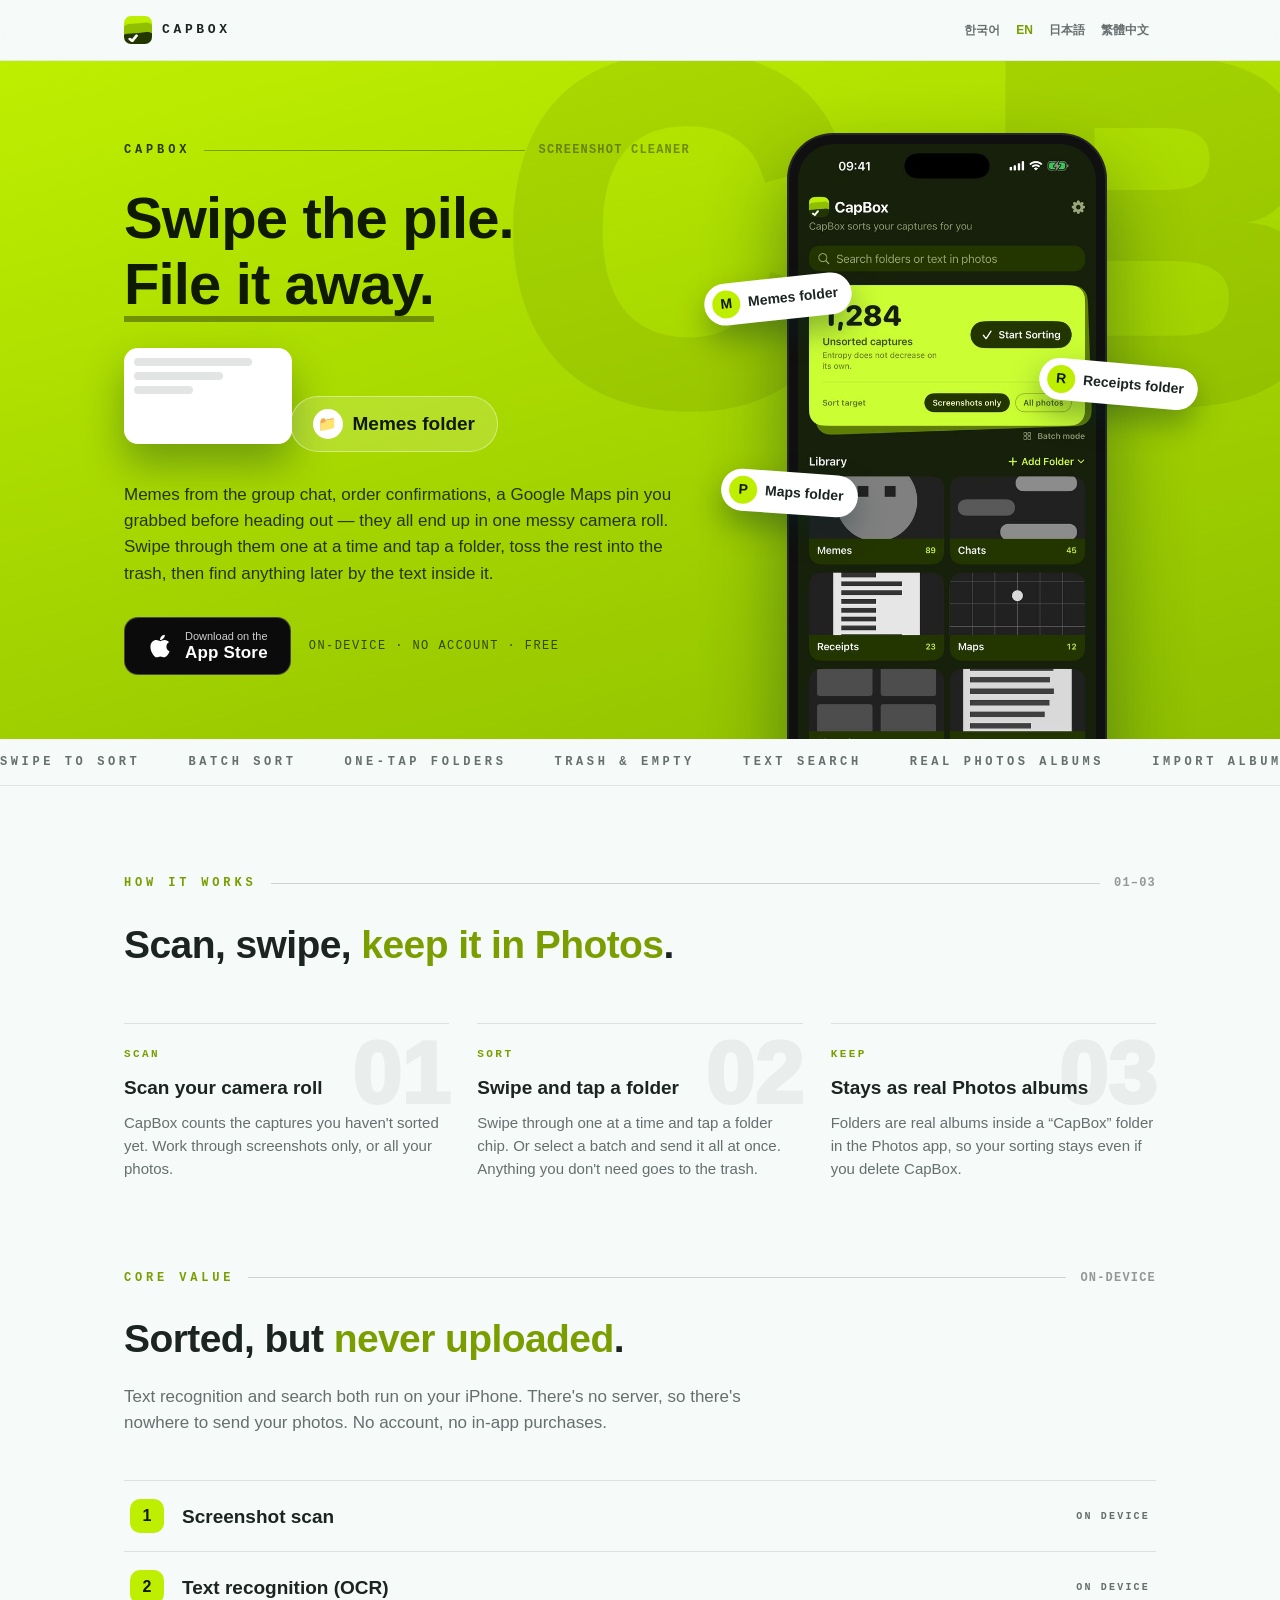
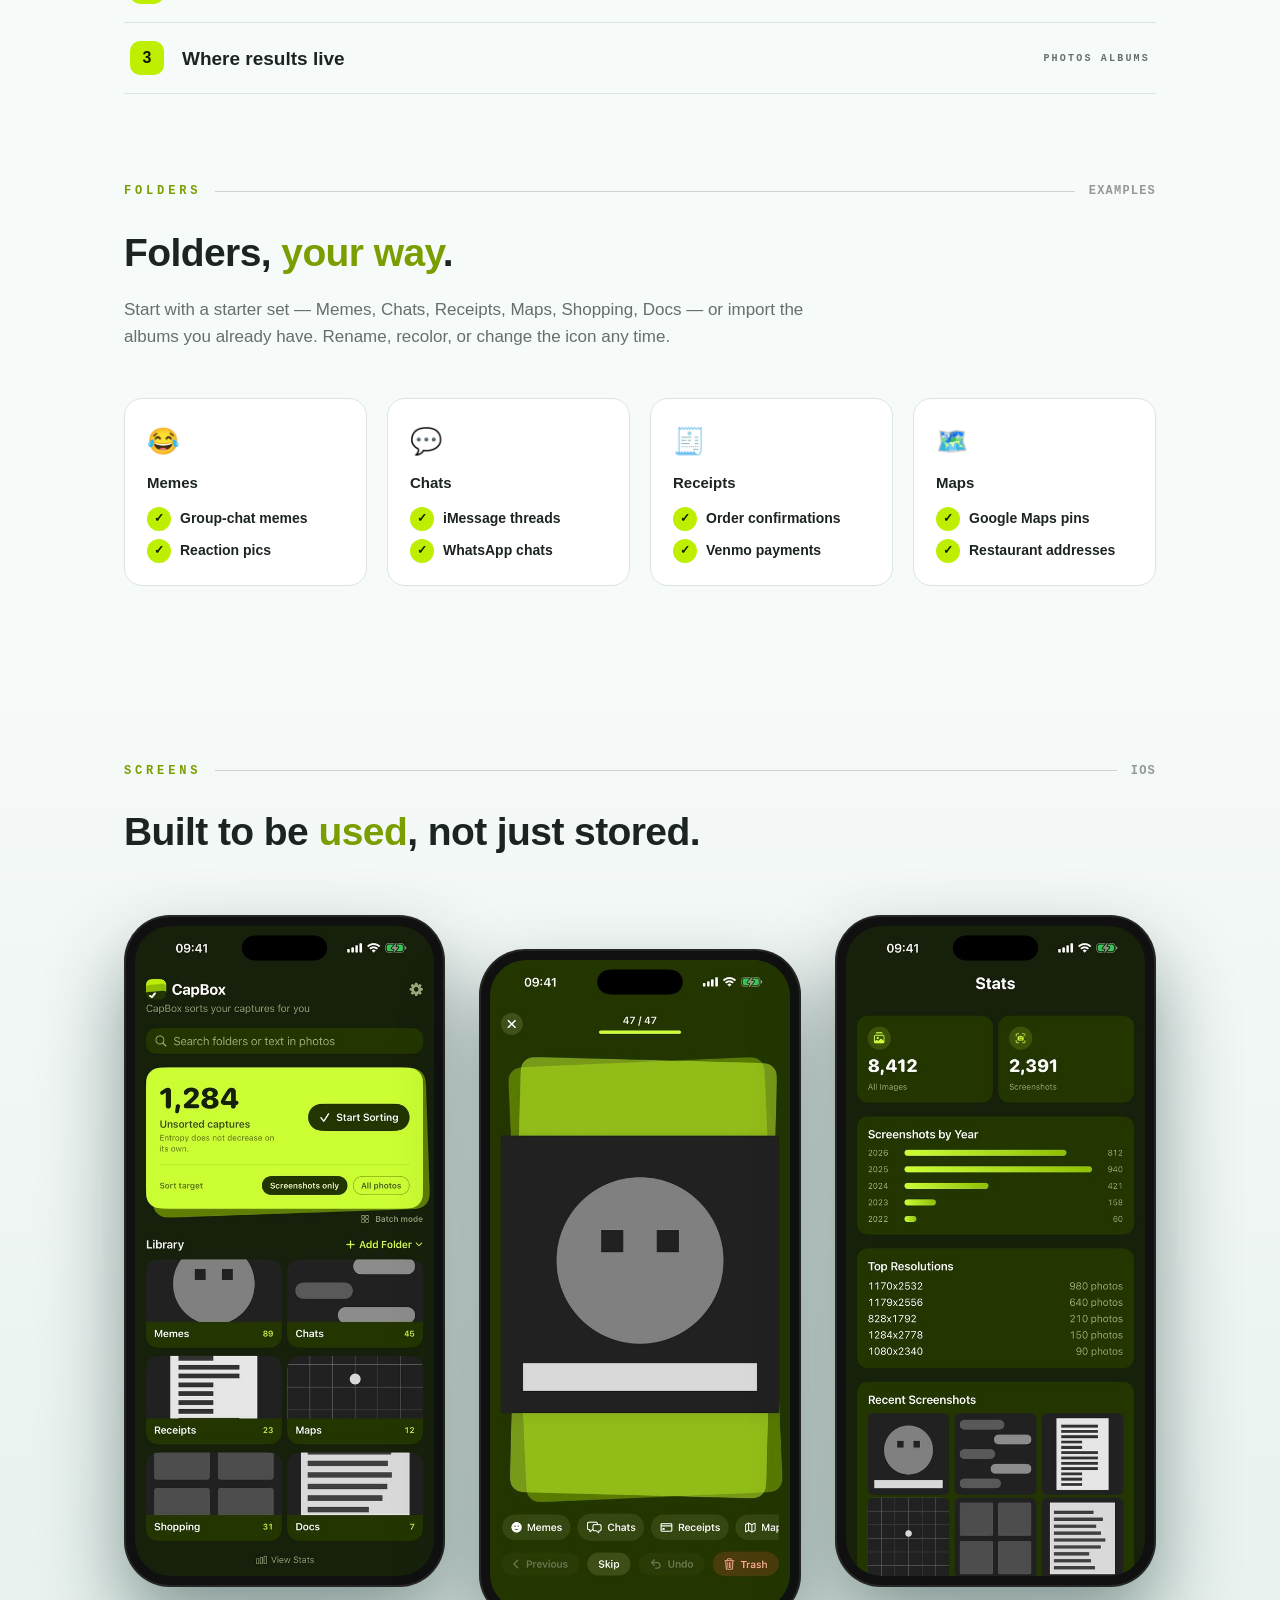
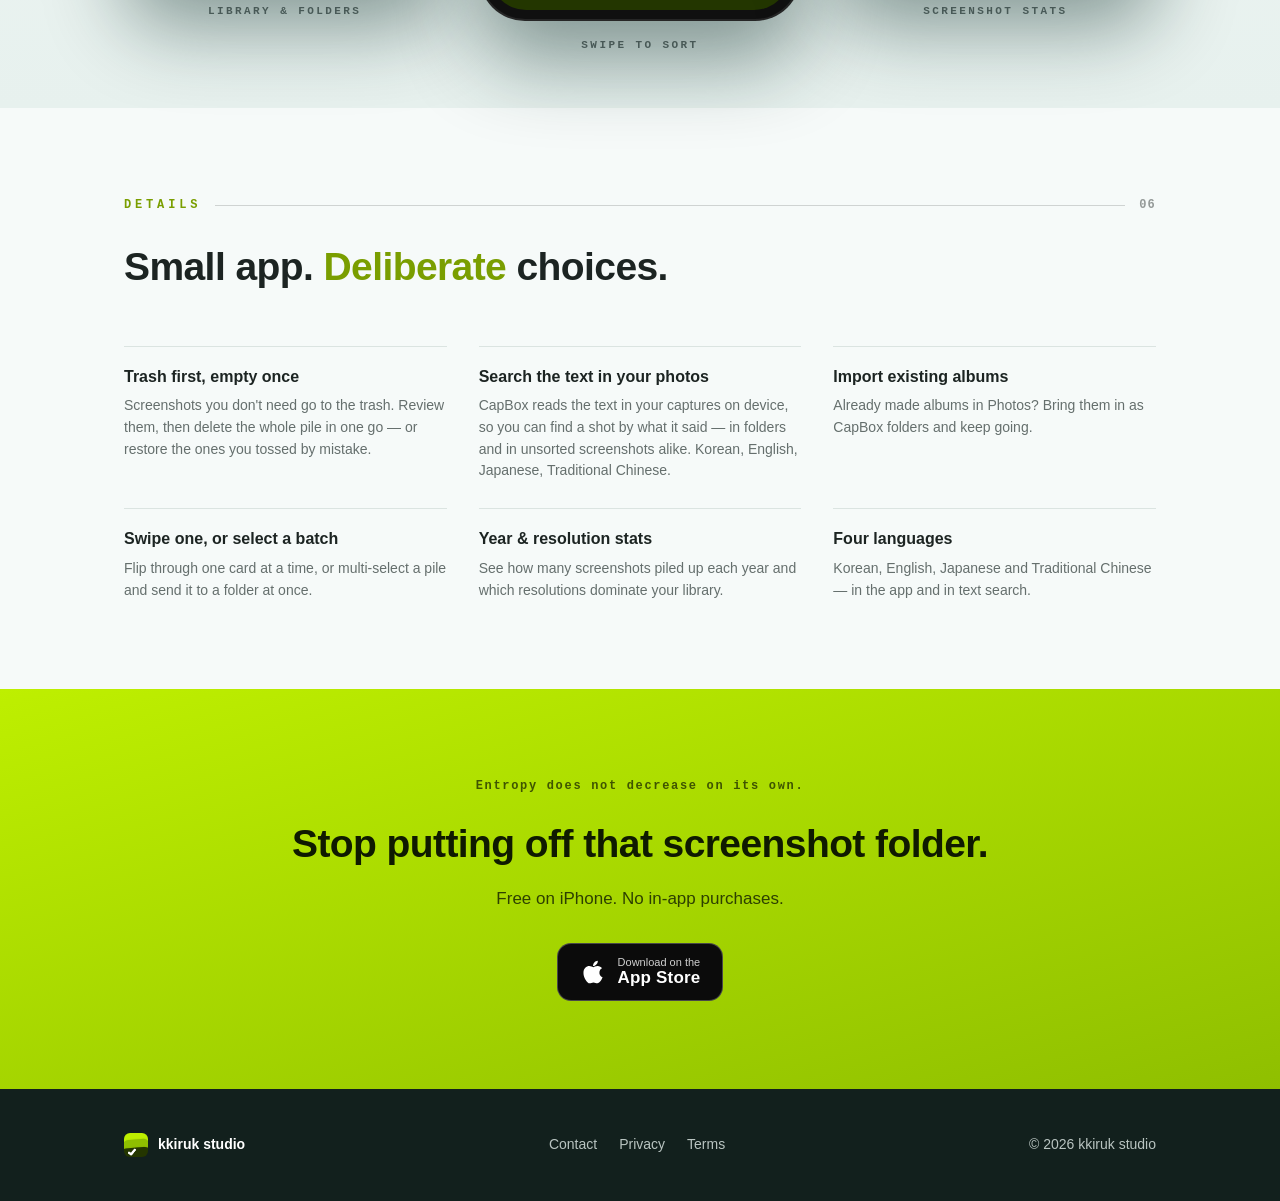
==== commit 726a2e45: "출시 전환 — App Store 링크(id6816986062) Co-Authored-By: Claude Opus 5.5 <noreply@anthropic.com>" ====
--- a/index.html
+++ b/index.html
@@ -42,7 +42,7 @@
       </div>
       <p class="sub">Memes from the group chat, order confirmations, a Google Maps pin you grabbed before heading out — they all end up in one messy camera roll. Swipe through them one at a time and tap a folder, toss the rest into the trash, then find anything later by the text inside it.</p>
       <div class="cta">
-        <span class="store-badge disabled" id="storeLink" aria-disabled="true"><svg viewBox="0 0 384 512" aria-hidden="true"><path d="M318.7 268.7c-.2-36.7 16.4-64.4 50-84.8-18.8-26.9-47.2-41.7-84.7-44.6-35.5-2.8-74.3 20.7-88.5 20.7-15 0-49.4-19.7-76.4-19.7C63.3 141.2 4 184.8 4 273.5q0 39.3 14.4 81.2c12.8 36.7 59 126.7 107.2 125.2 25.2-.6 43-17.9 75.8-17.9 31.8 0 48.3 17.9 76.4 17.9 48.6-.7 90.4-82.5 102.6-119.3-65.2-30.7-61.7-90-61.7-91.9zm-56.6-164.2c27.3-32.4 24.8-61.9 24-72.5-24.1 1.4-52 16.4-67.9 34.9-17.5 19.8-27.8 44.3-25.6 71.9 26.1 2 49.9-11.4 69.5-34.3z"/></svg><span class="txt"><small>Coming soon</small><strong>App Store</strong></span></span>
+        <a class="store-badge" id="storeLink" href="https://apps.apple.com/app/id6816986062" aria-label="Download on the App Store"><svg viewBox="0 0 384 512" aria-hidden="true"><path d="M318.7 268.7c-.2-36.7 16.4-64.4 50-84.8-18.8-26.9-47.2-41.7-84.7-44.6-35.5-2.8-74.3 20.7-88.5 20.7-15 0-49.4-19.7-76.4-19.7C63.3 141.2 4 184.8 4 273.5q0 39.3 14.4 81.2c12.8 36.7 59 126.7 107.2 125.2 25.2-.6 43-17.9 75.8-17.9 31.8 0 48.3 17.9 76.4 17.9 48.6-.7 90.4-82.5 102.6-119.3-65.2-30.7-61.7-90-61.7-91.9zm-56.6-164.2c27.3-32.4 24.8-61.9 24-72.5-24.1 1.4-52 16.4-67.9 34.9-17.5 19.8-27.8 44.3-25.6 71.9 26.1 2 49.9-11.4 69.5-34.3z"/></svg><span class="txt"><small>Download on the</small><strong>App Store</strong></span></a>
         <span class="note">ON-DEVICE · NO ACCOUNT · FREE</span>
       </div>
     </div>
@@ -101,8 +101,8 @@
   <div class="wrap">
     <p class="wit">Entropy does not decrease on its own.</p>
     <h2>Stop putting off that screenshot folder.</h2>
-    <p class="lede">Coming soon to the App Store. Free on iPhone, no in-app purchases.</p>
-    <div class="cta"><span class="store-badge disabled" id="storeLink2" aria-disabled="true"><svg viewBox="0 0 384 512" aria-hidden="true"><path d="M318.7 268.7c-.2-36.7 16.4-64.4 50-84.8-18.8-26.9-47.2-41.7-84.7-44.6-35.5-2.8-74.3 20.7-88.5 20.7-15 0-49.4-19.7-76.4-19.7C63.3 141.2 4 184.8 4 273.5q0 39.3 14.4 81.2c12.8 36.7 59 126.7 107.2 125.2 25.2-.6 43-17.9 75.8-17.9 31.8 0 48.3 17.9 76.4 17.9 48.6-.7 90.4-82.5 102.6-119.3-65.2-30.7-61.7-90-61.7-91.9zm-56.6-164.2c27.3-32.4 24.8-61.9 24-72.5-24.1 1.4-52 16.4-67.9 34.9-17.5 19.8-27.8 44.3-25.6 71.9 26.1 2 49.9-11.4 69.5-34.3z"/></svg><span class="txt"><small>Coming soon</small><strong>App Store</strong></span></span></div>
+    <p class="lede">Free on iPhone. No in-app purchases.</p>
+    <div class="cta"><a class="store-badge" id="storeLink2" href="https://apps.apple.com/app/id6816986062" aria-label="Download on the App Store"><svg viewBox="0 0 384 512" aria-hidden="true"><path d="M318.7 268.7c-.2-36.7 16.4-64.4 50-84.8-18.8-26.9-47.2-41.7-84.7-44.6-35.5-2.8-74.3 20.7-88.5 20.7-15 0-49.4-19.7-76.4-19.7C63.3 141.2 4 184.8 4 273.5q0 39.3 14.4 81.2c12.8 36.7 59 126.7 107.2 125.2 25.2-.6 43-17.9 75.8-17.9 31.8 0 48.3 17.9 76.4 17.9 48.6-.7 90.4-82.5 102.6-119.3-65.2-30.7-61.7-90-61.7-91.9zm-56.6-164.2c27.3-32.4 24.8-61.9 24-72.5-24.1 1.4-52 16.4-67.9 34.9-17.5 19.8-27.8 44.3-25.6 71.9 26.1 2 49.9-11.4 69.5-34.3z"/></svg><span class="txt"><small>Download on the</small><strong>App Store</strong></span></a></div>
   </div>
 </section>
 
